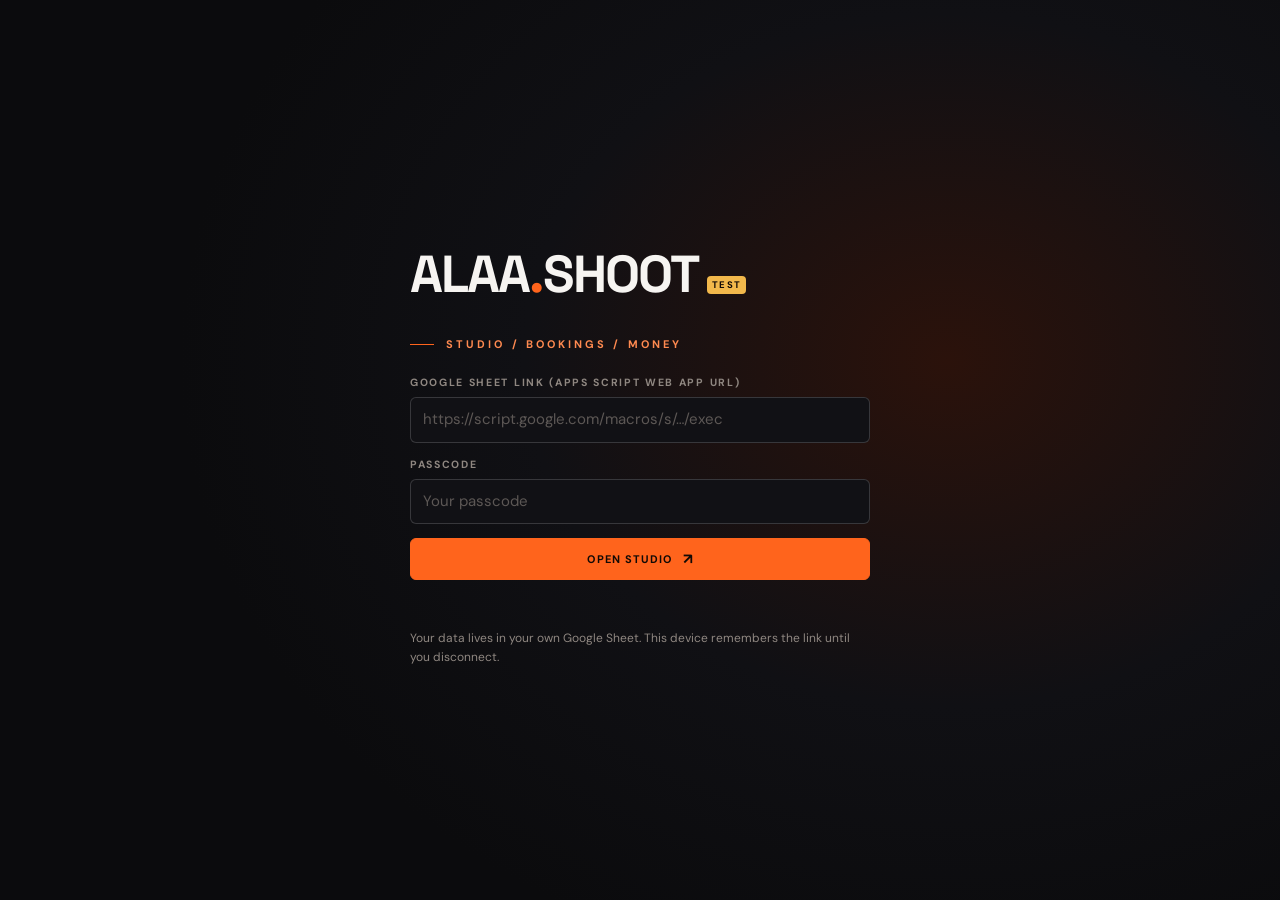
==== alaa/index.html @ 2046b2f8 "Alaa Shoot: a second studio on the same app alaa/ runs the same app under Alaa's own name, Google Sh" ====
<!doctype html>
<!-- Alaa Shoot: the same app as the main studio, with its own Sheet and name (config.js). Keep in step with ../index.html. -->
<html lang="en">
<head>
<meta charset="utf-8">
<meta name="viewport" content="width=device-width,initial-scale=1,viewport-fit=cover">
<meta name="theme-color" content="#0b0b0d">
<meta name="robots" content="noindex,nofollow">
<meta name="apple-mobile-web-app-capable" content="yes">
<meta name="apple-mobile-web-app-status-bar-style" content="black-translucent">
<meta name="apple-mobile-web-app-title" content="Alaa Shoot">
<title>Alaa Shoot</title>
<meta name="mobile-web-app-capable" content="yes">
<link rel="manifest" href="manifest.webmanifest">
<link rel="icon" href="../icon.svg" type="image/svg+xml">
<link rel="icon" href="../icons/icon-192.png" type="image/png" sizes="192x192">
<link rel="apple-touch-icon" href="../icons/icon-180.png">
<link rel="preconnect" href="https://fonts.googleapis.com">
<link rel="preconnect" href="https://fonts.gstatic.com" crossorigin>
<link rel="stylesheet" href="https://fonts.googleapis.com/css2?family=DM+Sans:wght@400;500;600;700&family=Space+Grotesk:wght@500;600;700&family=Cairo:wght@500;700&display=swap">
<link rel="stylesheet" href="../styles.css">
</head>
<body>
<div class="grain" aria-hidden="true"></div>

<!-- Connect screen -->
<section id="connect" class="connect" hidden>
  <div class="connect-card">
    <div class="wordmark big">ALAA<span>.</span>SHOOT</div>
    <p class="eyebrow">Studio / Bookings / Money</p>
    <form id="connectForm" class="stack">
      <label class="field" id="cUrlField"><span>Google Sheet link (Apps Script web app URL)</span>
        <input id="cUrl" type="url" required placeholder="https://script.google.com/macros/s/…/exec" autocomplete="off" spellcheck="false"></label>
      <label class="field"><span>Passcode</span>
        <input id="cKey" type="text" required inputmode="numeric" autocomplete="off" placeholder="Your passcode" maxlength="12"></label>
      <button class="btn primary" type="submit" id="cGo">Open studio <span class="arrow">↗</span></button>
      <p class="msg" id="cMsg" role="status"></p>
    </form>
    <p class="fine">Your data lives in your own Google Sheet. This device remembers the link until you disconnect.</p>
  </div>
</section>

<!-- App -->
<div id="app" class="app" hidden>
  <header class="top">
    <a href="#today" class="wordmark" aria-label="Studio home">ALAA<span>.</span>SHOOT</a>
    <nav class="nav" id="nav" aria-label="Sections">
      <a href="#today" data-v="today">Today</a>
      <a href="#projects" data-v="projects">Projects</a>
      <a href="#clients" data-v="clients">Clients</a>
      <a href="#money" data-v="money">Money</a>
    </nav>
    <div class="top-right">
      <button class="sync" id="syncBtn" type="button" title="Sync now"><i class="dot"></i><span id="syncTxt">Synced</span></button>
      <button type="button" class="icon-btn" aria-label="Search everything" title="Search ( / )" id="searchBtn" data-search></button>
      <button type="button" class="icon-btn" aria-label="More: retainers, settings" id="moreBtn" data-more></button>
      <a href="#settings" data-v="settings" class="icon-btn" aria-label="Settings" id="setLink"></a>
      <button class="btn primary sm add-top" type="button" data-add>+ New booking</button>
    </div>
  </header>

  <main id="view" class="view"></main>

  <nav class="tabbar" aria-label="Sections">
    <a href="#today" data-v="today"><i data-ic="today"></i><span>Today</span></a>
    <a href="#projects" data-v="projects"><i data-ic="folder"></i><span>Projects</span></a>
    <button type="button" class="tab-add" data-add aria-label="New booking"><i data-ic="plus"></i></button>
    <a href="#clients" data-v="clients"><i data-ic="users"></i><span>Clients</span></a>
    <a href="#money" data-v="money"><i data-ic="wallet"></i><span>Money</span></a>
  </nav>
</div>

<!-- Drawer + modal roots -->
<div id="scrim" class="scrim" hidden></div>
<aside id="drawer" class="drawer" hidden aria-modal="true" role="dialog" aria-labelledby="drawerTitle"></aside>
<div id="modal" class="modal" hidden role="dialog" aria-modal="true" aria-labelledby="modalTitle"></div>
<div id="toast" class="toast" role="status" hidden></div>
<div id="invoice" class="invoice" aria-hidden="true"></div>

<script src="config.js"></script>
<script src="../app.js"></script>
</body>
</html>
---- styles.css ----
/* Rony Saad Studio — brand from ronysaad.com: ink black, signal orange, warm off‑white.
   Layout: sticky top bar (desktop nav) + bottom tab bar on phones; views render into #view; project editor is a right drawer. */
:root{
  --bg:#0b0b0d; --bg2:#111115; --panel:#15151a; --panel2:#1b1b21; --line:#ffffff14; --line2:#ffffff29;
  --fg:#f6f4f1; --muted:#c7c0bb; --faint:#8f8781;
  --accent:#ff641c; --accent2:#ff8a50; --accent-soft:#ff641c1f; --on-accent:#120a06;
  --ok:#4cc38a; --ok-soft:#4cc38a1f; --warn:#f2b84b; --warn-soft:#f2b84b1f; --bad:#ff5d5d; --bad-soft:#ff5d5d1f; --info:#8fb3ff; --info-soft:#8fb3ff1f;
  --f-display:'Space Grotesk','DM Sans',system-ui,sans-serif;
  --f-body:'DM Sans',system-ui,-apple-system,'Segoe UI',Arial,sans-serif;
  --r:6px; --r2:12px;
  --gut:max(16px,env(safe-area-inset-left,0px));
  --gutr:max(16px,env(safe-area-inset-right,0px));
  color-scheme:dark;
}
*{box-sizing:border-box}
html{-webkit-text-size-adjust:100%}
body{margin:0;background:var(--bg);color:var(--fg);font:15px/1.55 var(--f-body);min-height:100svh;overflow-x:hidden;font-synthesis:none}
body::before{content:"";position:fixed;inset:0 0 auto;height:env(safe-area-inset-top,0px);background:var(--bg);z-index:60}
a{color:inherit;text-decoration:none}
button,input,select,textarea{font:inherit;color:inherit}
img{max-width:100%}
[hidden]{display:none!important}
:focus-visible{outline:2px solid var(--accent);outline-offset:2px;border-radius:4px}
.num,.kpi b,.date-block b,td.n{font-variant-numeric:tabular-nums}
h1,h2,h3{font-family:var(--f-display);margin:0;text-wrap:balance;letter-spacing:-.02em}
h2{font-size:15px;font-weight:600;text-transform:uppercase;letter-spacing:.12em}
.grain{pointer-events:none;position:fixed;inset:0;z-index:0;opacity:.08;background-image:url("data:image/svg+xml,%3Csvg viewBox='0 0 180 180' xmlns='http://www.w3.org/2000/svg'%3E%3Cfilter id='n'%3E%3CfeTurbulence type='fractalNoise' baseFrequency='.95' numOctaves='3' stitchTiles='stitch'/%3E%3C/filter%3E%3Crect width='100%25' height='100%25' filter='url(%23n)' opacity='.22'/%3E%3C/svg%3E")}

/* ---------- wordmark / eyebrow ---------- */
.wordmark{font-family:var(--f-display);font-weight:700;font-size:21px;letter-spacing:-1px;white-space:nowrap}
.wordmark span{color:var(--accent)}
.wordmark em{font-style:normal;color:var(--accent);font-size:.55em;vertical-align:.7em;margin-left:1px}
.preview .wordmark::after{content:"TEST";font:700 9.5px/1 var(--f-body);letter-spacing:.14em;color:var(--on-accent);background:var(--warn);border-radius:4px;padding:3px 5px;margin-left:8px;vertical-align:4px}
.wordmark.big{font-size:clamp(34px,8vw,52px);letter-spacing:-2px}
.eyebrow{font-weight:700;font-size:11px;letter-spacing:.28em;color:var(--accent2);text-transform:uppercase;margin:0;display:flex;align-items:center;gap:12px}
.eyebrow::before{content:"";width:24px;height:1px;background:var(--accent)}

/* ---------- buttons & fields ---------- */
.btn{display:inline-flex;align-items:center;justify-content:center;gap:10px;min-height:42px;padding:0 18px;border:1px solid var(--line2);border-radius:var(--r);background:transparent;cursor:pointer;text-transform:uppercase;font-weight:700;letter-spacing:.1em;font-size:11px;transition:transform .2s,background .2s,border-color .2s,box-shadow .2s;white-space:nowrap}
.btn:hover{border-color:var(--accent2)}
.btn.primary{background:var(--accent);color:var(--on-accent);border-color:var(--accent)}
.btn.primary:hover{background:#ff7b38;box-shadow:0 8px 28px #ff5b0040}
.btn.sm{min-height:34px;padding:0 12px;font-size:10.5px}
.btn.ghost{border-color:transparent;color:var(--muted)}
.btn.ghost:hover{color:var(--fg);border-color:var(--line2)}
.btn.danger{color:var(--bad);border-color:#ff5d5d55}
.btn.danger.arm{background:var(--bad);color:#160606;border-color:var(--bad)}
.btn:disabled{opacity:.5;cursor:default;transform:none}
.btn.wa{border-color:#25d36655;color:#5fe39a}
.btn.wa:hover{border-color:#25d366}
.arrow{font-size:15px;letter-spacing:0}
.linkbtn{background:none;border:0;padding:0;color:var(--accent2);font-weight:600;cursor:pointer;font-size:13px}
.linkbtn:hover{color:var(--accent)}
.field{display:flex;flex-direction:column;gap:6px;min-width:0}
.field>span{font-size:10.5px;font-weight:700;letter-spacing:.16em;text-transform:uppercase;color:var(--faint)}
input,select,textarea{background:var(--bg2);border:1px solid var(--line2);border-radius:var(--r);padding:10px 12px;min-width:0;width:100%;transition:border-color .2s}
input:focus,select:focus,textarea:focus{border-color:var(--accent);outline:none}
input[type=checkbox]{width:18px;height:18px;accent-color:var(--accent);padding:0}
textarea{resize:vertical;min-height:84px}
input::placeholder,textarea::placeholder{color:#8f878199}
.check{display:flex;align-items:center;gap:10px;font-size:14px;cursor:pointer;padding:8px 0}
.stack{display:flex;flex-direction:column;gap:14px}
.grid2{display:grid;grid-template-columns:repeat(2,minmax(0,1fr));gap:12px}
.grid3{display:grid;grid-template-columns:repeat(3,minmax(0,1fr));gap:12px}
@media (max-width:560px){.grid2,.grid3{grid-template-columns:1fr}}
.msg{font-size:13px;min-height:1em;margin:0}
.msg.err{color:var(--bad)} .msg.ok{color:var(--ok)}
.fine{font-size:12px;color:var(--faint);margin:0}

/* ---------- connect ---------- */
.connect{position:relative;z-index:1;min-height:100svh;display:grid;place-items:center;padding:40px var(--gutr) 40px var(--gut);background:radial-gradient(ellipse 60% 70% at 74% 40%,#2b120b 0%,#101014 55%,#0b0b0d 100%)}
.connect-card{width:min(460px,100%);display:flex;flex-direction:column;gap:22px}

/* ---------- top bar ---------- */
.app{position:relative;z-index:1;min-height:100svh;padding-bottom:calc(84px + env(safe-area-inset-bottom,0px))}
.top{position:sticky;top:env(safe-area-inset-top,0px);z-index:30;display:flex;align-items:center;gap:20px;padding:14px var(--gutr) 14px var(--gut);background:#0b0b0de6;backdrop-filter:blur(14px);-webkit-backdrop-filter:blur(14px);border-bottom:1px solid var(--line)}
.nav{display:flex;gap:2px;flex:1;min-width:0}
.nav a{font-size:11px;font-weight:700;letter-spacing:.16em;text-transform:uppercase;color:var(--faint);padding:8px 12px;border-radius:var(--r);transition:color .2s}
.nav a:hover{color:var(--fg)}
.nav a[aria-current=page]{color:var(--fg);box-shadow:inset 0 -2px 0 var(--accent)}
.top-right{display:flex;align-items:center;gap:10px;margin-left:auto}
.icon-btn{background:transparent;display:inline-grid;place-items:center;width:36px;height:36px;border-radius:var(--r);border:1px solid var(--line2);color:var(--muted)}
.icon-btn:hover,.icon-btn[aria-current=page]{color:var(--fg);border-color:var(--accent)}
.icon-btn svg,.tabbar svg{width:18px;height:18px}
.mob-only{display:none}
@media (max-width:1140px){.mob-only{display:inline-grid}}
.sync{display:inline-flex;align-items:center;gap:8px;background:none;border:0;color:var(--faint);font-size:11px;font-weight:700;letter-spacing:.14em;text-transform:uppercase;cursor:pointer;padding:6px}
.sync .dot{width:7px;height:7px;border-radius:50%;background:var(--ok);box-shadow:0 0 10px var(--ok)}
.sync.busy .dot{background:var(--warn);box-shadow:0 0 10px var(--warn);animation:pulse 1s infinite}
.sync.off .dot{background:var(--bad);box-shadow:0 0 10px var(--bad)}
@keyframes pulse{50%{opacity:.35}}
@media (max-width:1140px){
  .nav,.add-top{display:none}
  .top{gap:10px}
  .wordmark{font-size:19px}
}

/* ---------- tab bar (phone) ---------- */
.tabbar{display:none}
@media (max-width:1140px){
  .tabbar{position:fixed;z-index:30;inset:auto 0 0;display:grid;grid-template-columns:repeat(5,1fr);align-items:center;padding:8px var(--gutr) calc(8px + env(safe-area-inset-bottom,0px)) var(--gut);background:#0b0b0df2;backdrop-filter:blur(14px);-webkit-backdrop-filter:blur(14px);border-top:1px solid var(--line)}
  .tabbar a{display:flex;flex-direction:column;align-items:center;gap:3px;color:var(--faint);font-size:10px;font-weight:700;letter-spacing:.08em;text-transform:uppercase;padding:4px 0}
  .tabbar a[aria-current=page]{color:var(--accent)}
  .tab-add{justify-self:center;width:52px;height:52px;border-radius:50%;border:0;background:var(--accent);color:var(--on-accent);display:grid;place-items:center;box-shadow:0 8px 26px #ff5b0055;cursor:pointer;margin-top:-22px}
  .tab-add svg{width:24px;height:24px}
}

/* ---------- views ---------- */
.view{max-width:1240px;margin:0 auto;padding:26px var(--gutr) 40px var(--gut);display:flex;flex-direction:column;gap:22px;animation:viewIn .35s cubic-bezier(.2,.7,.2,1)}
@keyframes viewIn{from{opacity:0;transform:translateY(8px)}to{opacity:1;transform:none}}
.vhead{display:flex;align-items:flex-end;justify-content:space-between;gap:12px;flex-wrap:wrap}
.vhead h1{font-size:clamp(30px,5vw,46px);font-weight:700;text-transform:uppercase;letter-spacing:-.05em;line-height:.95}
.vhead h1 .o{color:transparent;-webkit-text-stroke:1.2px var(--fg)}
.vhead h1 .a{color:var(--accent)}
.vhead p{margin:6px 0 0;color:var(--muted);font-size:14px}
.panel{background:var(--panel);border:1px solid var(--line);border-radius:var(--r2);padding:18px;min-width:0}
.ph{display:flex;align-items:center;justify-content:space-between;gap:10px;flex-wrap:wrap;margin-bottom:14px}
.ph small{color:var(--faint);font-size:12px}
.cols{display:grid;grid-template-columns:1.45fr 1fr;gap:18px;align-items:start}
@media (max-width:960px){.cols{grid-template-columns:1fr}}
.empty{border:1px dashed var(--line2);border-radius:var(--r2);padding:26px;text-align:center;color:var(--faint);font-size:14px}
.empty b{display:block;color:var(--fg);margin-bottom:4px}

/* ---------- hero / next shoot ---------- */
.hero{position:relative;overflow:hidden;border:1px solid var(--line);border-radius:var(--r2);padding:24px;background:radial-gradient(ellipse 70% 90% at 85% 30%,#2b120b 0%,#141217 55%,var(--panel) 100%);display:grid;grid-template-columns:1fr auto;gap:20px;align-items:end}
.hero::after{content:"";position:absolute;width:340px;aspect-ratio:1;right:-90px;top:-120px;border-radius:50%;border:1px solid #ff762b45;box-shadow:inset 0 0 60px #ff620013;pointer-events:none}
.hero>*{position:relative;z-index:1;min-width:0}
.hero .label{font-size:11px;font-weight:700;letter-spacing:.24em;color:var(--accent2);text-transform:uppercase}
.hero h3{font-size:clamp(24px,4vw,36px);font-weight:700;margin:8px 0 6px;line-height:1.05;overflow-wrap:anywhere}
.hero .meta{color:var(--muted);font-size:14px;display:flex;flex-wrap:wrap;gap:4px 14px}
.hero .acts{display:flex;gap:8px;flex-wrap:wrap;margin-top:16px}
.cd{display:flex;gap:8px}
.cd span{min-width:70px;text-align:center;border:1px solid var(--line2);border-radius:var(--r);padding:10px 8px;background:#0b0b0d80}
.cd b{display:block;font-family:var(--f-display);font-size:30px;line-height:1;font-weight:700;color:var(--accent)}
.cd small{font-size:10px;letter-spacing:.16em;text-transform:uppercase;color:var(--faint)}
@media (max-width:640px){.hero{grid-template-columns:1fr}.cd span{min-width:0;flex:1}}
.hero.sm{grid-template-columns:1fr;padding:18px;margin-bottom:6px}
.hero.sm h3{font-size:clamp(20px,3vw,26px)}
.hero.sm .cd span{min-width:0;flex:1;padding:8px 6px}
.hero.sm .cd b{font-size:24px}

/* ---------- tabs (money sub-pages, project drawer) ---------- */
.tabs{display:flex;gap:2px;overflow-x:auto;scrollbar-width:none;border-bottom:1px solid var(--line);flex:none}
.tabs::-webkit-scrollbar{display:none}
.tabs>*{flex:none;background:none;border:0;border-bottom:2px solid transparent;margin-bottom:-1px;padding:10px 12px;font-size:11px;font-weight:700;letter-spacing:.12em;text-transform:uppercase;color:var(--faint);cursor:pointer;white-space:nowrap;transition:color .2s}
.tabs>*:hover{color:var(--fg)}
.tabs>[aria-current=page],.tabs>[aria-selected=true]{color:var(--fg);border-bottom-color:var(--accent)}
@media (max-width:560px){.tabs>*{padding:10px 7px;letter-spacing:.04em}}
.view>section[id]{scroll-margin-top:84px}
.cols .panel[id]{scroll-margin-top:84px}

/* ---------- KPIs ---------- */
.kpis{display:grid;grid-template-columns:repeat(4,minmax(0,1fr));gap:12px}
@media (max-width:860px){.kpis{grid-template-columns:repeat(2,minmax(0,1fr))}}
.kpi{background:var(--panel);border:1px solid var(--line);border-radius:var(--r2);padding:14px 16px;display:flex;flex-direction:column;gap:4px;min-width:0;text-align:left}
button.kpi{cursor:pointer;transition:border-color .2s}
button.kpi:hover{border-color:var(--accent)}
.kpi small{font-size:10.5px;font-weight:700;letter-spacing:.16em;text-transform:uppercase;color:var(--faint)}
.kpi b{font-family:var(--f-display);font-size:clamp(22px,3vw,30px);font-weight:700;line-height:1.1;letter-spacing:-.03em;overflow-wrap:anywhere}
.kpi b.acc{color:var(--accent)}
.kpi b.bad{color:var(--bad)}
.kpi em{font-style:normal;font-size:12px;color:var(--muted)}

/* ---------- alerts ---------- */
.alerts{display:flex;flex-direction:column;gap:8px}
.alert{display:grid;grid-template-columns:auto minmax(0,1fr) auto;gap:12px;align-items:center;padding:11px 12px;border-radius:var(--r);background:var(--bg2);border:1px solid var(--line)}
.alert .sev{width:8px;height:34px;border-radius:4px;background:var(--warn)}
.alert.bad .sev{background:var(--bad)} .alert.info .sev{background:var(--info)} .alert.acc .sev{background:var(--accent)}
.alert b{display:block;font-weight:600;font-size:14px;overflow-wrap:anywhere}
.alert small{display:block;color:var(--faint);font-size:12.5px;overflow-wrap:anywhere}
.alert .acts{display:flex;gap:6px;flex-wrap:wrap;justify-content:flex-end}
.alert-group{display:flex;align-items:center;gap:8px;font-size:10.5px;font-weight:700;letter-spacing:.16em;text-transform:uppercase;color:var(--faint);margin:8px 0 2px}
.alert-group .n{background:var(--panel2);color:var(--fg);border-radius:10px;padding:0 7px;letter-spacing:0}
.allclear{color:var(--ok);font-weight:600;font-size:14px;padding:6px 0}
.alert[role=button]{cursor:pointer;transition:border-color .2s}
.alert[role=button]:hover{border-color:#ff641c80}
@media (max-width:560px){.alert{grid-template-columns:auto minmax(0,1fr)}.alert .acts{grid-column:2;justify-content:flex-start}}

/* ---------- project rows ---------- */
.filters{display:flex;gap:10px;flex-wrap:wrap;align-items:center}
.filters input[type=search]{flex:1 1 240px;width:auto}
.chips{display:flex;gap:6px;flex-wrap:wrap}
.chip{border:1px solid var(--line2);background:transparent;border-radius:999px;padding:6px 13px;font-size:12px;font-weight:600;color:var(--muted);cursor:pointer;white-space:nowrap}
.chip:hover{color:var(--fg)}
.chip[aria-pressed=true]{background:var(--fg);color:var(--bg);border-color:var(--fg)}
.chip .n{opacity:.6;margin-left:4px}
.rows{display:flex;flex-direction:column;gap:8px}
.row{display:grid;grid-template-columns:64px minmax(0,1fr) auto 190px;gap:16px;align-items:center;padding:12px 14px;border:1px solid var(--line);border-radius:var(--r2);background:var(--panel);cursor:pointer;transition:border-color .2s,transform .2s;text-align:left;width:100%}
.row:hover{border-color:#ff641c80}
.row.cancelled{opacity:.5}
.date-block{text-align:center;border-right:1px solid var(--line);padding-right:12px}
.date-block b{display:block;font-family:var(--f-display);font-size:24px;line-height:1;font-weight:700}
.date-block span{font-size:10px;letter-spacing:.14em;text-transform:uppercase;color:var(--faint)}
.date-block.none b{font-size:16px;color:var(--faint)}
.row .main{min-width:0}
.row .main strong{display:block;font-weight:600;font-size:15px;overflow:hidden;text-overflow:ellipsis;white-space:nowrap}
.row .main small{display:block;color:var(--faint);font-size:12.5px;overflow:hidden;text-overflow:ellipsis;white-space:nowrap}
.row .money{text-align:right}
.row .money b{display:block;font-family:var(--f-display);font-weight:600;font-size:16px}
@media (max-width:1140px){
  .row{grid-template-columns:56px minmax(0,1fr) auto;gap:12px}
  .row .steps{grid-column:2/-1;grid-row:2;justify-self:start}
}
.code{font-size:11px;letter-spacing:.08em;color:var(--faint);font-weight:600}
.tag{display:inline-flex;align-items:center;gap:5px;border-radius:999px;padding:2px 9px;font-size:11px;font-weight:700;letter-spacing:.04em;white-space:nowrap}
.tag::before{content:"";width:6px;height:6px;border-radius:50%;background:currentColor}
.t-ok{background:var(--ok-soft);color:var(--ok)} .t-warn{background:var(--warn-soft);color:var(--warn)}
.t-bad{background:var(--bad-soft);color:var(--bad)} .t-info{background:var(--info-soft);color:var(--info)}
.t-acc{background:var(--accent-soft);color:var(--accent2)} .t-mute{background:#ffffff0d;color:var(--faint)}

/* quick status stepper */
.steps{display:inline-flex;border:1px solid var(--line2);border-radius:999px;overflow:hidden;flex:none}
.steps button{background:transparent;border:0;padding:5px 10px;font-size:11px;font-weight:700;color:var(--faint);cursor:pointer;letter-spacing:.04em;transition:background .2s,color .2s}
.steps button+button{border-left:1px solid var(--line2)}
.steps button.done{color:var(--fg);background:#ffffff0f}
.steps button.cur{background:var(--accent);color:var(--on-accent)}
.steps button:hover:not(.cur){color:var(--fg)}
@media (max-width:420px){.steps button{padding:5px 8px;font-size:10.5px}}

/* ---------- pipeline board ---------- */
.board{position:relative;display:grid;grid-auto-flow:column;grid-auto-columns:minmax(220px,1fr);gap:12px;overflow-x:auto;align-items:start;padding-bottom:8px;overscroll-behavior-x:contain}
@media (max-width:1140px){.board{grid-auto-columns:min(82vw,300px);scroll-snap-type:x mandatory}}
@media (min-width:1141px){.kjump{display:none}}
.kcol{background:var(--bg2);border:1px solid var(--line);border-radius:var(--r2);padding:10px;display:flex;flex-direction:column;gap:8px;min-width:0;scroll-snap-align:start;transition:border-color .2s,background .2s}
.kcol.over{border-color:var(--accent);background:var(--panel2)}
.kh{display:flex;align-items:center;gap:8px;padding:2px 2px 4px}
.kh b{font-family:var(--f-display);font-size:15px}
.kh small{margin-left:auto;color:var(--faint);font-size:12px;font-variant-numeric:tabular-nums}
.klist{display:flex;flex-direction:column;gap:8px;min-height:44px}
.kcard{background:var(--panel);border:1px solid var(--line);border-radius:var(--r);padding:10px 12px;display:flex;flex-direction:column;gap:4px;cursor:pointer;transition:border-color .2s;min-width:0}
.kcard:hover{border-color:#ff641c80}
.kcard.drag{opacity:.4}
.kcard>b{font-weight:600;font-size:14px;overflow-wrap:anywhere}
.kcard>small{color:var(--faint);font-size:12.5px;overflow-wrap:anywhere}
.kdate{font-size:12.5px;color:var(--muted)}
.kdate.late{color:var(--bad);font-weight:700}
.ktags{display:flex;gap:4px;flex-wrap:wrap;align-items:center;margin-top:2px}
.ktags b{margin-left:auto;font-weight:600;font-size:13px;font-variant-numeric:tabular-nums;white-space:nowrap}
@media (max-width:1140px){.kbar{flex-wrap:nowrap;overflow-x:auto;scrollbar-width:none}.kbar::-webkit-scrollbar{display:none}.kbar .kjump{flex-wrap:nowrap}}
.knext{align-self:flex-start;margin-top:4px}
.kempty{font-size:12px;color:var(--faint);text-align:center;padding:12px 0;margin:0;border:1px dashed var(--line2);border-radius:var(--r)}

/* ---------- lists ---------- */
.mini{display:flex;flex-direction:column}
.mini-it{display:grid;grid-template-columns:minmax(0,1fr) auto;gap:4px 12px;align-items:center;padding:10px 0;border-top:1px solid var(--line);cursor:pointer}
.mini-it:first-child{border-top:0}
.mini-it b{font-weight:600;font-size:14px;overflow-wrap:anywhere}
.mini-it small{display:block;color:var(--faint);font-size:12.5px}
.mini-it .r{text-align:right;font-size:13px}
.mini-it .late{color:var(--bad);font-weight:700}

/* ---------- calendar ---------- */
.calnav{display:flex;align-items:center;gap:8px}
.calnav .ttl{font-family:var(--f-display);font-weight:700;text-transform:uppercase;letter-spacing:.06em;min-width:150px;text-align:center}
.cal{display:grid;grid-template-columns:repeat(7,minmax(0,1fr));gap:4px}
.cal-h{font-size:10px;font-weight:700;letter-spacing:.16em;color:var(--faint);text-align:center;padding:4px 0;text-transform:uppercase}
.cal-c{min-height:96px;border:1px solid var(--line);border-radius:var(--r);background:var(--panel);padding:6px;display:flex;flex-direction:column;gap:3px;cursor:pointer;min-width:0;text-align:left}
.cal-c:hover{border-color:#ff641c80}
.cal-c.out{opacity:.28}
.cal-c.today{box-shadow:inset 0 0 0 1.5px var(--accent)}
.cal-c.sel{background:var(--panel2);border-color:var(--fg)}
.cal-c .d{font-weight:700;font-size:13px;font-variant-numeric:tabular-nums}
.ev{font-size:11px;line-height:1.3;border-radius:4px;padding:2px 5px;white-space:nowrap;overflow:hidden;text-overflow:ellipsis;background:var(--accent);color:var(--on-accent);font-weight:600}
.ev.due{background:transparent;color:var(--info);border:1px solid #8fb3ff55}
.ev.free{background:#ffffff14;color:var(--fg)}
.dots{display:none;gap:3px}
.dots i{width:6px;height:6px;border-radius:50%;background:var(--accent)}
.dots i.due{background:var(--info)}
@media (max-width:640px){.cal-c{min-height:54px;padding:5px}.ev{display:none}.dots{display:flex;flex-wrap:wrap}}
.legend{display:flex;gap:14px;flex-wrap:wrap;font-size:12px;color:var(--faint);margin-top:10px}
.cal-day{margin-top:18px;padding-top:16px;border-top:1px solid var(--line)}
.legend i{display:inline-block;width:10px;height:10px;border-radius:3px;margin-right:6px;vertical-align:-1px}

/* ---------- money ---------- */
.seg{display:inline-flex;border:1px solid var(--line2);border-radius:var(--r);overflow:hidden}
.seg button{background:transparent;border:0;padding:7px 12px;font-size:11px;font-weight:700;letter-spacing:.08em;text-transform:uppercase;color:var(--faint);cursor:pointer}
.seg button+button{border-left:1px solid var(--line2)}
.seg button[aria-pressed=true]{background:var(--fg);color:var(--bg)}
.chart{width:100%;height:auto;display:block}
.chart text{fill:var(--faint);font:11px var(--f-body)}
.chart .grid line{stroke:var(--line)}
.chart .tip{fill:var(--fg);font-weight:700}
.chart .grid line.zero{stroke:var(--line2)}
.chart .hit{fill:transparent;cursor:crosshair}
.chart .hit:hover{fill:#ffffff0a}
.chart-key{margin:0 0 6px}
.chart-h{font-size:12px;color:var(--accent2);letter-spacing:.2em;margin:10px 0 -8px}
.cols2{display:grid;grid-template-columns:repeat(2,minmax(0,1fr));gap:18px;align-items:start}
@media (max-width:960px){.cols2{grid-template-columns:1fr}}
.sbar{display:flex;gap:2px;height:14px;margin:6px 0 14px}
.sbar i{min-width:3px}
.sbar i:first-child{border-radius:4px 0 0 4px}.sbar i:last-child{border-radius:0 4px 4px 0}.sbar i:only-child{border-radius:4px}
.skey{display:flex;flex-direction:column;gap:8px}
.skey div{display:grid;grid-template-columns:10px minmax(0,1fr) auto 44px;gap:10px;align-items:center;font-size:13.5px}
.skey i{width:10px;height:10px;border-radius:3px}
.skey b{font-variant-numeric:tabular-nums;font-weight:600}
.skey small{color:var(--faint);text-align:right;font-variant-numeric:tabular-nums}
.legend i.ln{height:2px;border-radius:1px;background:var(--fg);vertical-align:3px}
.vacts{display:flex;gap:10px;align-items:center;flex-wrap:wrap}
.bar-row[role=button]{cursor:pointer}
.bar-row[role=button]:hover span{color:var(--accent2)}
.rep{max-height:360px;overflow:auto;border:0}
.rep table{min-width:0;width:100%}
.rep td,.rep th{padding:8px 10px;white-space:nowrap}
@media (max-width:560px){.rep td,.rep th{padding:7px 6px;font-size:12.5px}}
.rep tr.tot td{font-weight:700;border-top:1px solid var(--line2)}
.rep td.neg{color:var(--bad)}
.linked{display:flex;flex-wrap:wrap;gap:6px;align-items:center}
.bars{display:flex;flex-direction:column;gap:12px}
.bar-row{display:grid;grid-template-columns:minmax(0,1fr) auto;gap:4px 12px}
.bar-row span{font-size:13.5px;font-weight:600;overflow:hidden;text-overflow:ellipsis;white-space:nowrap}
.bar-row b{font-variant-numeric:tabular-nums;font-size:13.5px}
.bar-row .track{grid-column:1/-1;height:8px;border-radius:4px;background:#ffffff0d;overflow:hidden}
.bar-row .track i{display:block;height:100%;background:var(--accent);border-radius:4px;transform-origin:left;animation:grow .8s cubic-bezier(.2,.7,.2,1) both}
.bar-row small{grid-column:1/-1;color:var(--faint);font-size:12px}
@keyframes grow{from{transform:scaleX(0)}}

/* ---------- tables ---------- */
.tbl{overflow-x:auto;border:1px solid var(--line);border-radius:var(--r2)}
table{border-collapse:collapse;width:100%;min-width:640px;font-size:14px}
th{text-align:left;font-size:10.5px;font-weight:700;letter-spacing:.14em;text-transform:uppercase;color:var(--faint);padding:10px 12px;border-bottom:1px solid var(--line);background:var(--panel)}
td{padding:11px 12px;border-bottom:1px solid var(--line)}
tr:last-child td{border-bottom:0}
tbody tr{cursor:pointer}
tbody tr:hover td{background:#ffffff06}
td.n,th.n{text-align:right}

/* ---------- drawer ---------- */
.scrim{position:fixed;inset:0;z-index:50;background:#000000a6;backdrop-filter:blur(3px);animation:fade .2s}
@keyframes fade{from{opacity:0}}
.drawer{position:fixed;z-index:55;top:0;right:0;bottom:0;width:min(640px,100vw);background:var(--bg2);border-left:1px solid var(--line2);display:flex;flex-direction:column;animation:slideIn .28s cubic-bezier(.2,.7,.2,1)}
@keyframes slideIn{from{transform:translateX(40px);opacity:0}}
.dr-head{padding:calc(16px + env(safe-area-inset-top,0px)) var(--gutr) 14px 22px;border-bottom:1px solid var(--line);display:flex;gap:12px;align-items:flex-start}
.dr-head .t{flex:1;min-width:0}
.dr-head h2{font-size:22px;text-transform:none;letter-spacing:-.02em;overflow-wrap:anywhere}
.dr-head .sub{display:flex;gap:8px;align-items:center;flex-wrap:wrap;margin-top:6px}
.dr-tabs{padding:0 var(--gutr) 0 16px;background:var(--bg2)}
@media (max-width:560px){.dr-tabs{padding:0 4px}.dr-tabs>*{flex:1 0 auto}.dr-tabs .lg{display:none}}
.h3-acts{display:flex;gap:14px}
.span2{grid-column:1/-1}
.seg.kind{display:flex}.seg.kind button{flex:1;padding:10px 8px}
.pkg{display:flex;flex-direction:column;gap:10px;padding:12px;border:1px solid var(--line);border-radius:var(--r);background:var(--bg2)}
.pkg-del{align-self:flex-start;color:var(--faint)}
.pkg-del:hover{color:var(--bad)}
.tpl-chk span{color:var(--muted);font-size:13.5px}
.more-f summary{cursor:pointer;font-size:13px;font-weight:600;color:var(--muted);padding:2px 0}
.more-f summary:hover{color:var(--fg)}
.more-f[open]{display:flex;flex-direction:column;gap:12px}
.dr-body{flex:1;overflow-y:auto;padding:18px var(--gutr) 24px 22px;display:flex;flex-direction:column;gap:22px;overscroll-behavior:contain}
.dr-sec{display:flex;flex-direction:column;gap:12px}
.dr-sec>h3{font-size:11px;font-weight:700;letter-spacing:.2em;text-transform:uppercase;color:var(--accent2);display:flex;justify-content:space-between;align-items:center}
.dr-foot{padding:12px var(--gutr) calc(12px + env(safe-area-inset-bottom,0px)) 22px;border-top:1px solid var(--line);display:flex;gap:8px;flex-wrap:wrap;align-items:center;background:var(--bg2)}
.dr-foot .sp{flex:1}
.x{width:38px;height:38px;border-radius:var(--r);border:1px solid var(--line2);background:transparent;cursor:pointer;display:grid;place-items:center;flex:none;font-size:18px;color:var(--muted)}
.x:hover{color:var(--fg);border-color:var(--fg)}
.money-sum{display:grid;grid-template-columns:repeat(3,minmax(0,1fr));gap:8px}
.money-sum div{background:var(--panel);border:1px solid var(--line);border-radius:var(--r);padding:10px 12px}
.money-sum small{display:block;font-size:10px;letter-spacing:.14em;text-transform:uppercase;color:var(--faint);font-weight:700}
.money-sum b{font-family:var(--f-display);font-size:clamp(14px,4vw,18px);font-variant-numeric:tabular-nums;white-space:nowrap}
.plan{display:flex;flex-direction:column;gap:6px}
.plan:empty{display:none}
.plan-it{display:flex;align-items:center;justify-content:space-between;gap:10px;padding:10px 12px;border:1px solid var(--line);border-radius:var(--r);background:var(--panel)}
.plan-it b{display:block;font-weight:600;font-size:14px}
.plan-it small{display:block;color:var(--faint);font-size:12.5px}
.plan-it.late{border-color:#ff5d5d66}.plan-it.late small{color:var(--bad);font-weight:600}
.plan-it.done{opacity:.6}
.warn-t{color:var(--bad)}
.payrow{display:flex;gap:8px}
.payrow input{flex:1}
@media (max-width:560px){.payrow{flex-wrap:wrap}.payrow input{flex:1 1 100%}}
.items{display:flex;flex-direction:column;gap:8px}
.item{display:grid;grid-template-columns:minmax(0,1fr) 120px 150px 36px;gap:8px;align-items:center}
.item .del{width:36px;height:40px;border:1px solid var(--line2);border-radius:var(--r);background:transparent;color:var(--faint);cursor:pointer}
.item .del:hover{color:var(--bad);border-color:var(--bad)}
@media (max-width:560px){.item{grid-template-columns:minmax(0,1fr) 36px;}.item select,.item input[type=date]{grid-column:span 1}.item .del{grid-row:1;grid-column:2}}
.wa-menu{display:flex;gap:6px;flex-wrap:wrap}

/* ---------- to deliver ---------- */
.dl-group{display:flex;flex-direction:column;gap:12px}
.dl-groups{display:flex;flex-direction:column;gap:18px;margin-top:14px}
.dl-groups .dl-group+.dl-group{border-top:1px solid var(--line);padding-top:18px}
.dl-head{display:grid;grid-template-columns:minmax(0,1fr) 180px;gap:14px;align-items:center;cursor:pointer}
.dl-head b{display:block;font-weight:600;font-size:16px;overflow-wrap:anywhere}
.dl-head small{display:block;color:var(--faint);font-size:12.5px}
.dl-head:hover b{color:var(--accent2)}
.dl-prog{display:flex;flex-direction:column;gap:6px;align-items:flex-end;font-size:12px;color:var(--muted)}
.dl-prog .track{width:100%;height:6px;border-radius:3px;background:#ffffff0d;overflow:hidden}
.dl-prog .track i{display:block;height:100%;background:var(--ok);border-radius:3px}
.dl-list{display:flex;flex-direction:column;gap:8px}
.dl-it{display:grid;grid-template-columns:auto minmax(0,1fr) auto 150px;gap:12px;align-items:center;padding:10px 12px;border:1px solid var(--line);border-radius:var(--r);background:var(--bg2)}
.dl-it.late{border-color:#ff5d5d66}
.dl-it.done{opacity:.55}
.dl-check{width:28px;height:28px;border-radius:50%;border:2px solid var(--line2);background:transparent;cursor:pointer;display:grid;place-items:center;color:var(--bg);font-weight:800;font-size:14px}
.dl-check:hover{border-color:var(--ok);background:var(--ok-soft)}
.dl-it.done .dl-check{background:var(--ok);border-color:var(--ok)}
.dl-it .main{min-width:0}
.dl-it .main b{display:block;font-weight:600;font-size:14.5px;overflow-wrap:anywhere}
.dl-it .main small{display:block;color:var(--faint);font-size:12.5px;overflow-wrap:anywhere}
.dl-it .due{text-align:right;font-size:13px}
.dl-it .due small{display:block;color:var(--faint);font-size:11.5px}
.dl-date{width:100%;min-height:34px;padding:4px 8px;font-size:12.5px}
.dl-it.late .due,.dl-it.late .due small{color:var(--bad);font-weight:700}
.dl-done{display:flex;gap:8px;align-items:center;flex-wrap:wrap;color:var(--ok);font-weight:600;font-size:14px}
.dl-add{display:grid;grid-template-columns:140px minmax(0,1fr) 64px auto;gap:8px;opacity:.85}
.dl-add:focus-within{opacity:1}
@media (max-width:640px){
  .dl-head{grid-template-columns:1fr}.dl-prog{align-items:stretch}
  .dl-it{grid-template-columns:auto minmax(0,1fr)}.dl-it .steps{grid-column:1/-1;grid-row:2;justify-self:start}
  .dl-it .due{grid-column:1/-1;grid-row:3;display:flex;align-items:center;gap:10px;text-align:left}.dl-it .due .dl-date{width:auto;flex:none}
  .dl-add{grid-template-columns:minmax(0,1fr) 64px auto}.dl-add select{grid-column:1/-1}
}
.item.di{grid-template-columns:130px 150px minmax(0,1fr) 64px 36px;padding:10px;border:1px solid var(--line);border-radius:var(--r);background:var(--panel)}
.item.di.done{opacity:.6}
.item.di .d-type{grid-area:1/1}.item.di .d-title{grid-area:1/2/2/4}.item.di .d-qty{grid-area:1/4}.item.di .del{grid-area:1/5}
.item.di .d-status{grid-area:2/1}.item.di .d-due{grid-area:2/2}.item.di .d-notes{grid-area:2/3/3/6}
@media (max-width:560px){.item.di{grid-template-columns:repeat(4,minmax(0,1fr))}
  .item.di .d-type{grid-area:1/1/2/3}.item.di .d-qty{grid-area:1/3}.item.di .del{grid-area:1/4;justify-self:end}.item.di .d-title{grid-area:2/1/3/5}
  .item.di .d-status{grid-area:3/1/4/3}.item.di .d-due{grid-area:3/3/4/5}.item.di .d-notes{grid-area:4/1/5/5}}
.crew-row{grid-template-columns:minmax(0,1fr) 130px 100px auto 36px}
.paid-chk{padding:0;font-size:13px;white-space:nowrap}
@media (max-width:560px){.crew-row{grid-template-columns:minmax(0,1fr) minmax(0,1fr) auto}.crew-row input[data-ck=name]{grid-column:1/3}.crew-row .del{grid-row:1;grid-column:3;justify-self:end}}
.row.ret{grid-template-columns:minmax(0,1fr) auto 150px}
.row.cl{grid-template-columns:minmax(0,1fr) auto 170px}
.row.cl .money .tag{margin-top:2px}
@media (max-width:560px){.row.cl{grid-template-columns:minmax(0,1fr) auto}.row.cl .acts{grid-column:1/-1;grid-row:2}}
.row.ret .acts{display:flex;gap:6px;flex-wrap:wrap;justify-content:flex-end}
@media (max-width:1140px){.row.ret{grid-template-columns:minmax(0,1fr) auto}.row.ret .acts{grid-column:1/-1;grid-row:2;justify-content:flex-start}}
.more{display:flex;flex-direction:column;gap:8px}
.more-it{display:flex;align-items:center;gap:14px;padding:14px;border:1px solid var(--line);border-radius:var(--r2);background:var(--panel)}
.more-it:hover{border-color:var(--accent)}
.more-it svg{width:22px;height:22px;color:var(--accent);flex:none}
.more-it b{display:block;font-weight:600}
.more-it small{display:block;color:var(--faint);font-size:12.5px}

/* ---------- modal ---------- */
.modal{position:fixed;z-index:56;inset:0;display:grid;place-items:center;padding:20px var(--gutr) 20px var(--gut);pointer-events:none}
.modal-card{pointer-events:auto;width:min(560px,100%);max-height:calc(100svh - 40px);overflow:auto;background:var(--bg2);border:1px solid var(--line2);border-radius:var(--r2);padding:22px;display:flex;flex-direction:column;gap:16px;animation:pop .25s cubic-bezier(.2,.7,.2,1);box-shadow:0 30px 80px #000a}
@keyframes pop{from{transform:translateY(12px) scale(.98);opacity:0}}
.modal-card h2{font-size:22px;text-transform:uppercase;letter-spacing:-.03em}
.modal-acts{display:flex;gap:8px;justify-content:flex-end;flex-wrap:wrap}

/* ---------- search ---------- */
.sr{position:absolute;width:1px;height:1px;overflow:hidden;clip:rect(0 0 0 0);white-space:nowrap}
.modal-card.search-card{align-self:start;margin-top:min(10vh,80px);width:min(620px,100%);padding:14px;gap:10px;max-height:calc(100svh - min(10vh,80px) - 40px)}
.s-bar{display:flex;align-items:center;gap:10px}
.s-bar svg{width:20px;height:20px;color:var(--accent);flex:none}
.s-bar input{flex:1;font-size:16px;border:0;background:transparent;padding:8px 0}
.s-bar input:focus{border:0}
.s-res{display:flex;flex-direction:column;gap:2px;overflow-y:auto;border-top:1px solid var(--line);padding-top:6px;min-height:0}
.s-g{display:flex;align-items:center;gap:8px;font-size:10.5px;font-weight:700;letter-spacing:.16em;text-transform:uppercase;color:var(--faint);margin:10px 4px 4px}
.s-g .n{background:var(--panel2);color:var(--fg);border-radius:10px;padding:0 7px;letter-spacing:0}
.s-it{display:flex;align-items:center;justify-content:space-between;gap:12px;width:100%;text-align:left;background:transparent;border:1px solid transparent;border-radius:var(--r);padding:8px 10px;cursor:pointer;min-width:0}
.s-it>span:first-child{min-width:0}
.s-it b{display:block;font-weight:600;font-size:14px;overflow:hidden;text-overflow:ellipsis;white-space:nowrap}
.s-it small{display:block;color:var(--faint);font-size:12.5px;overflow:hidden;text-overflow:ellipsis;white-space:nowrap}
.s-it .r{flex:none;font-size:13px;font-variant-numeric:tabular-nums}
.s-it:hover,.s-it.on{background:var(--panel);border-color:var(--line2)}
.s-it.on{border-color:#ff641c80}
.s-more{margin:2px 10px 4px;font-size:12.5px;color:var(--faint);align-self:flex-start}
.linkbtn.s-more{color:var(--accent2)}
@media (max-width:420px){#syncTxt{display:none}.top-right{gap:8px}}

/* ---------- toast ---------- */
.toast{position:fixed;z-index:70;left:50%;bottom:calc(96px + env(safe-area-inset-bottom,0px));transform:translateX(-50%);background:var(--fg);color:var(--bg);font-weight:600;font-size:13.5px;border-radius:var(--r);padding:10px 16px;box-shadow:0 14px 40px #000a;animation:pop .25s;max-width:calc(100vw - 32px)}
.toast.err{background:var(--bad);color:#160606}
@media (min-width:1141px){.toast{bottom:28px}}

/* ---------- settings ---------- */
.set-grid{display:grid;grid-template-columns:repeat(auto-fit,minmax(min(340px,100%),1fr));gap:18px;align-items:start}
.kv{display:grid;grid-template-columns:auto minmax(0,1fr);gap:6px 14px;font-size:13.5px}
.kv dt{color:var(--faint)} .kv dd{margin:0;overflow-wrap:anywhere}

/* ---------- saved documents & client profile ---------- */
.doc-kind{display:inline-block;font-size:10px;font-weight:700;letter-spacing:.12em;text-transform:uppercase;padding:2px 7px;border-radius:999px;margin-right:4px;vertical-align:1px;background:var(--accent-soft);color:var(--accent2)}
.doc-kind.k-quote{background:var(--info-soft);color:var(--info)}
.doc-it .r{display:flex;gap:6px;justify-content:flex-end;flex-wrap:wrap}
.doc-it .btn.arm{color:var(--bad);border-color:var(--bad)}
.cl-stats{display:grid;grid-template-columns:repeat(3,minmax(0,1fr));gap:8px}
.cl-stats div{border:1px solid var(--line);border-radius:var(--r2);padding:10px 12px;background:var(--panel);min-width:0}
.cl-stats small{display:block;font-size:10px;font-weight:700;letter-spacing:.14em;text-transform:uppercase;color:var(--faint)}
.cl-stats b{font-family:var(--f-display);font-size:clamp(14px,4vw,18px);letter-spacing:-.02em;white-space:nowrap}
.cl-stats b.bad{color:var(--bad)}
#ctb tr{cursor:pointer}
@media (max-width:560px){.doc-it{grid-template-columns:1fr}.doc-it .r{justify-content:flex-start}}

/* ---------- invoice & quotation (print only, ronysaad.com look) ---------- */
.invoice{display:none}
.invoice.capture{display:flex;position:fixed;left:-10000px;top:0}
.invoice{
  --d-bg:#0b0b0d; --d-fg:#f6f4f1; --d-mute:rgba(246,244,241,.74); --d-line:rgba(246,244,241,.16); --d-o:#ff641c; --d-o2:#ff8a50;
  position:relative;overflow:hidden;box-sizing:border-box;width:210mm;min-height:296mm;padding:13mm 15mm 10mm;
  background:var(--d-bg);color:var(--d-fg);font:13px/1.55 'DM Sans','Cairo',Arial,sans-serif;
  -webkit-print-color-adjust:exact;print-color-adjust:exact;display:none;flex-direction:column
}
.invoice>*{position:relative}
.invoice .doc-glow{position:absolute;right:-60mm;top:-60mm;width:170mm;height:170mm;border-radius:50%;
  background:radial-gradient(circle,rgba(255,100,28,.26) 0%,rgba(255,100,28,.08) 40%,rgba(255,100,28,0) 70%)}
.invoice .doc-rings,.invoice .doc-rings::before{position:absolute;border-radius:50%;border:1px solid rgba(255,100,28,.30)}
.invoice .doc-rings{right:-34mm;top:-34mm;width:118mm;height:118mm}
.invoice .doc-rings::before{content:"";inset:-14mm;border-color:rgba(246,244,241,.07)}
.invoice .doc-rings::after{content:"";position:absolute;left:6%;top:64%;width:5px;height:5px;border-radius:50%;background:var(--d-o);box-shadow:0 0 10px var(--d-o)}
.doc-top{display:flex;justify-content:space-between;align-items:center}
.doc-logo{font-family:'Space Grotesk',sans-serif;font-weight:700;font-size:26px;letter-spacing:-1.2px;position:relative;padding-left:2px}
.doc-logo::before{content:"";position:absolute;left:-3px;top:-2px;width:5px;height:5px;border-radius:50%;background:var(--d-o)}
.doc-logo span{color:var(--d-o)}
.doc-logo em{font-style:normal;color:var(--d-o);font-size:.45em;vertical-align:1em;margin-left:1px}
.doc-pill{display:inline-flex;align-items:center;gap:8px;border:1px solid var(--d-line);padding:7px 12px;font-size:10px;font-weight:700;letter-spacing:.16em;text-transform:uppercase;color:var(--d-mute)}
.doc-pill i{width:5px;height:5px;border-radius:50%;background:var(--d-o);box-shadow:0 0 8px var(--d-o)}
.doc-eyebrow{display:flex;align-items:center;gap:10px;margin:9mm 0 2mm;color:var(--d-o2);font-weight:700;font-size:11.5px;letter-spacing:.04em}
.doc-eyebrow::before{content:"";width:28px;height:1px;background:var(--d-o)}
.doc-title{font-family:'Space Grotesk',sans-serif;font-weight:700;font-size:64px;line-height:.9;letter-spacing:-.06em;text-transform:uppercase;margin:0;color:var(--d-fg)}
.doc-title span{color:var(--d-o)}
.doc-ids{display:flex;flex-wrap:wrap;gap:0;margin:6mm 0 5mm;border-top:1px solid var(--d-line);border-bottom:1px solid var(--d-line)}
.doc-ids div{flex:1;min-width:30mm;padding:8px 10px 8px 0;display:flex;flex-direction:column;gap:2px}
.doc-ids div+div{padding-left:12px;border-left:1px solid var(--d-line)}
.doc-ids span,.doc-k,.doc-table th{font-size:9.5px;font-weight:700;letter-spacing:.16em;text-transform:uppercase;color:var(--d-mute)}
.doc-ids b{font-family:'Space Grotesk',sans-serif;font-size:15px;font-weight:600}
.doc-meta{display:grid;grid-template-columns:1fr 1fr;gap:5mm}
.doc-box{border:1px solid var(--d-line);background:rgba(246,244,241,.035);padding:12px 14px;display:flex;flex-direction:column;gap:1px}
.doc-box b{font-family:'Space Grotesk',sans-serif;font-size:17px;font-weight:600;margin:3px 0 2px}
.doc-box p{margin:0;color:var(--d-mute);white-space:pre-wrap}
.doc-project{margin:5mm 0 2mm}
.doc-project h2{font-family:'Space Grotesk',sans-serif;font-size:24px;letter-spacing:-.03em;margin:3px 0 1px;font-weight:700}
.doc-project p{margin:0;color:var(--d-mute)}
.doc-table{width:100%;min-width:0;border-collapse:collapse;font-size:14px}
.doc-table th{text-align:left;padding:8px 6px;border-bottom:1px solid var(--d-o);background:none}
.doc-table td{padding:8px 6px;border-bottom:1px solid var(--d-line);vertical-align:top;color:var(--d-fg);background:none}
.doc-table td b{font-weight:600}
.doc-table td small{display:block;color:var(--d-mute);font-size:11.5px}
.doc-table .n{text-align:right;width:14mm}
.doc-table .doc-no{width:9mm;color:var(--d-o);font-family:'Space Grotesk',sans-serif;font-weight:600}
.doc-sum{margin:5mm 0 0 auto;width:92mm}
.doc-line{display:flex;justify-content:space-between;align-items:baseline;padding:7px 0;border-bottom:1px solid var(--d-line);color:var(--d-mute)}
.doc-line b{color:var(--d-fg);font-family:'Space Grotesk',sans-serif;font-weight:600;font-size:15px}
.doc-line.big{background:var(--d-o);color:#120a06;border:0;padding:11px 12px;margin:6px 0 2px}
.doc-line.big span{font-weight:700;font-size:11px;letter-spacing:.14em;text-transform:uppercase}
.doc-line.big b{color:#120a06;font-size:24px;letter-spacing:-.03em}
.doc-pay{margin-top:5mm}
.doc-note{margin:4mm 0 0;color:var(--d-mute);max-width:130mm;white-space:pre-wrap;font-size:13px}
.doc-foot{margin-top:auto;padding-top:6mm;break-inside:avoid}
.doc-bars{display:flex;gap:3px;margin-bottom:8px}
.doc-bars i{flex:1;height:3px;background:rgba(246,244,241,.14)}
.doc-bars i:nth-child(-n+4){background:var(--d-o)}
.doc-foot>div:last-child{display:flex;justify-content:space-between;gap:10px;font-size:10px;letter-spacing:.12em;text-transform:uppercase;color:var(--d-mute)}
.doc-foot i{font-style:normal;color:var(--d-o);margin:0 7px}
@media print{
  @page{size:A4;margin:0}
  html,body{background:#0b0b0d!important;-webkit-print-color-adjust:exact;print-color-adjust:exact}
  body>*:not(.invoice){display:none!important}
  .invoice{display:flex!important}
}
@media (prefers-reduced-motion:reduce){*,*::before,*::after{animation:none!important;transition:none!important}}
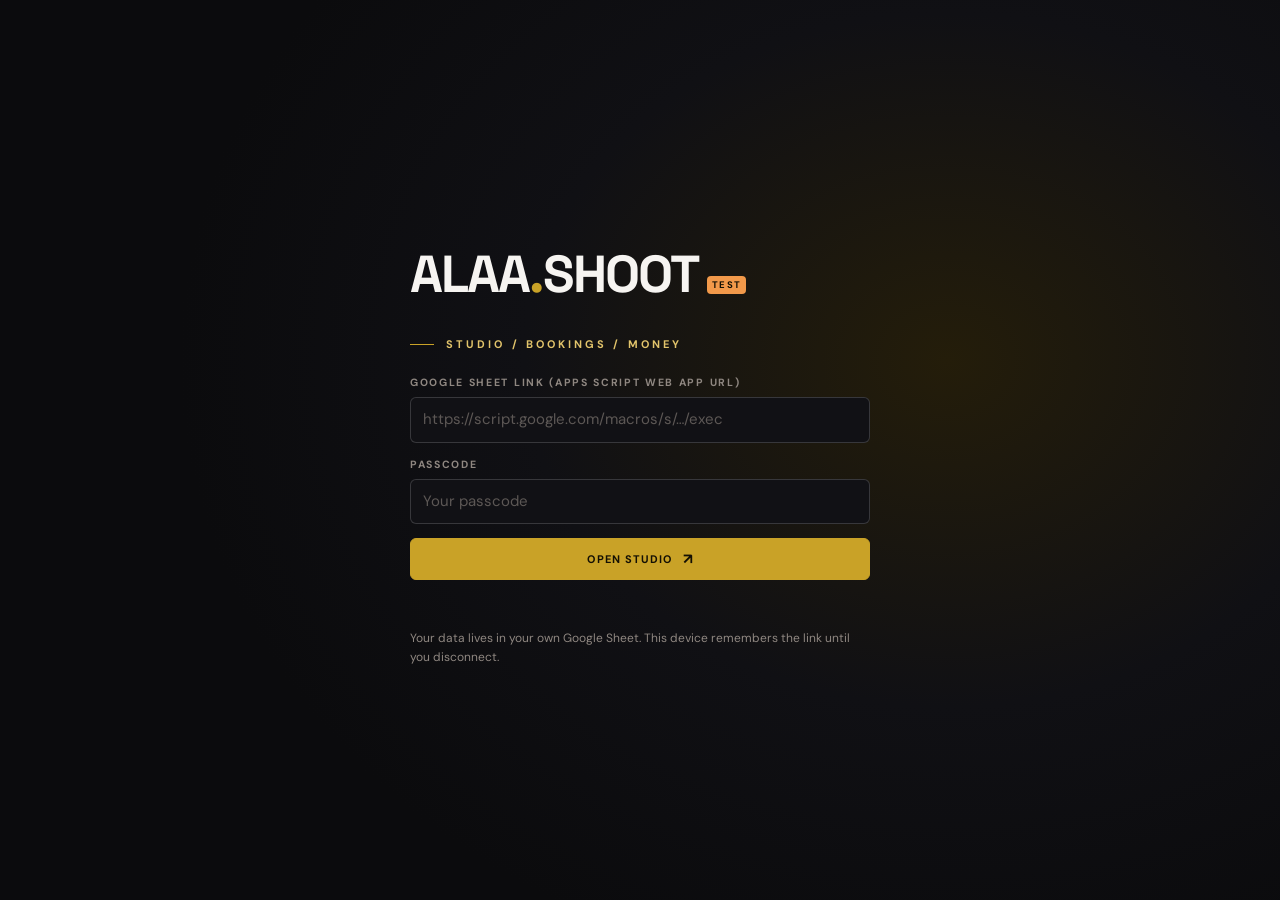
==== commit e921ee33: "Alaa Shoot in gold and black, with its own icon - styles.css: each orange colour (hover borders, but" ====
--- a/alaa/index.html
+++ b/alaa/index.html
@@ -12,13 +12,14 @@
 <title>Alaa Shoot</title>
 <meta name="mobile-web-app-capable" content="yes">
 <link rel="manifest" href="manifest.webmanifest">
-<link rel="icon" href="../icon.svg" type="image/svg+xml">
-<link rel="icon" href="../icons/icon-192.png" type="image/png" sizes="192x192">
-<link rel="apple-touch-icon" href="../icons/icon-180.png">
+<link rel="icon" href="icon.svg" type="image/svg+xml">
+<link rel="icon" href="icons/icon-192.png" type="image/png" sizes="192x192">
+<link rel="apple-touch-icon" href="icons/icon-180.png">
 <link rel="preconnect" href="https://fonts.googleapis.com">
 <link rel="preconnect" href="https://fonts.gstatic.com" crossorigin>
 <link rel="stylesheet" href="https://fonts.googleapis.com/css2?family=DM+Sans:wght@400;500;600;700&family=Space+Grotesk:wght@500;600;700&family=Cairo:wght@500;700&display=swap">
 <link rel="stylesheet" href="../styles.css">
+<link rel="stylesheet" href="theme.css">
 </head>
 <body>
 <div class="grain" aria-hidden="true"></div>
--- a/styles.css
+++ b/styles.css
@@ -4,6 +4,7 @@
   --bg:#0b0b0d; --bg2:#111115; --panel:#15151a; --panel2:#1b1b21; --line:#ffffff14; --line2:#ffffff29;
   --fg:#f6f4f1; --muted:#c7c0bb; --faint:#8f8781;
   --accent:#ff641c; --accent2:#ff8a50; --accent-soft:#ff641c1f; --on-accent:#120a06;
+  --accent-hover:#ff7b38; --accent-line:#ff641c80; --accent-glow:#ff5b0040; --accent-glow2:#ff5b0055; --accent-ring:#ff762b45; --accent-faint:#ff620013; --tint:#2b120b; --glow-rgb:255,100,28;
   --ok:#4cc38a; --ok-soft:#4cc38a1f; --warn:#f2b84b; --warn-soft:#f2b84b1f; --bad:#ff5d5d; --bad-soft:#ff5d5d1f; --info:#8fb3ff; --info-soft:#8fb3ff1f;
   --f-display:'Space Grotesk','DM Sans',system-ui,sans-serif;
   --f-body:'DM Sans',system-ui,-apple-system,'Segoe UI',Arial,sans-serif;
@@ -39,7 +40,7 @@
 .btn{display:inline-flex;align-items:center;justify-content:center;gap:10px;min-height:42px;padding:0 18px;border:1px solid var(--line2);border-radius:var(--r);background:transparent;cursor:pointer;text-transform:uppercase;font-weight:700;letter-spacing:.1em;font-size:11px;transition:transform .2s,background .2s,border-color .2s,box-shadow .2s;white-space:nowrap}
 .btn:hover{border-color:var(--accent2)}
 .btn.primary{background:var(--accent);color:var(--on-accent);border-color:var(--accent)}
-.btn.primary:hover{background:#ff7b38;box-shadow:0 8px 28px #ff5b0040}
+.btn.primary:hover{background:var(--accent-hover);box-shadow:0 8px 28px var(--accent-glow)}
 .btn.sm{min-height:34px;padding:0 12px;font-size:10.5px}
 .btn.ghost{border-color:transparent;color:var(--muted)}
 .btn.ghost:hover{color:var(--fg);border-color:var(--line2)}
@@ -68,7 +69,7 @@
 .fine{font-size:12px;color:var(--faint);margin:0}
 
 /* ---------- connect ---------- */
-.connect{position:relative;z-index:1;min-height:100svh;display:grid;place-items:center;padding:40px var(--gutr) 40px var(--gut);background:radial-gradient(ellipse 60% 70% at 74% 40%,#2b120b 0%,#101014 55%,#0b0b0d 100%)}
+.connect{position:relative;z-index:1;min-height:100svh;display:grid;place-items:center;padding:40px var(--gutr) 40px var(--gut);background:radial-gradient(ellipse 60% 70% at 74% 40%,var(--tint) 0%,#101014 55%,#0b0b0d 100%)}
 .connect-card{width:min(460px,100%);display:flex;flex-direction:column;gap:22px}
 
 /* ---------- top bar ---------- */
@@ -101,7 +102,7 @@
   .tabbar{position:fixed;z-index:30;inset:auto 0 0;display:grid;grid-template-columns:repeat(5,1fr);align-items:center;padding:8px var(--gutr) calc(8px + env(safe-area-inset-bottom,0px)) var(--gut);background:#0b0b0df2;backdrop-filter:blur(14px);-webkit-backdrop-filter:blur(14px);border-top:1px solid var(--line)}
   .tabbar a{display:flex;flex-direction:column;align-items:center;gap:3px;color:var(--faint);font-size:10px;font-weight:700;letter-spacing:.08em;text-transform:uppercase;padding:4px 0}
   .tabbar a[aria-current=page]{color:var(--accent)}
-  .tab-add{justify-self:center;width:52px;height:52px;border-radius:50%;border:0;background:var(--accent);color:var(--on-accent);display:grid;place-items:center;box-shadow:0 8px 26px #ff5b0055;cursor:pointer;margin-top:-22px}
+  .tab-add{justify-self:center;width:52px;height:52px;border-radius:50%;border:0;background:var(--accent);color:var(--on-accent);display:grid;place-items:center;box-shadow:0 8px 26px var(--accent-glow2);cursor:pointer;margin-top:-22px}
   .tab-add svg{width:24px;height:24px}
 }
 
@@ -122,8 +123,8 @@
 .empty b{display:block;color:var(--fg);margin-bottom:4px}
 
 /* ---------- hero / next shoot ---------- */
-.hero{position:relative;overflow:hidden;border:1px solid var(--line);border-radius:var(--r2);padding:24px;background:radial-gradient(ellipse 70% 90% at 85% 30%,#2b120b 0%,#141217 55%,var(--panel) 100%);display:grid;grid-template-columns:1fr auto;gap:20px;align-items:end}
-.hero::after{content:"";position:absolute;width:340px;aspect-ratio:1;right:-90px;top:-120px;border-radius:50%;border:1px solid #ff762b45;box-shadow:inset 0 0 60px #ff620013;pointer-events:none}
+.hero{position:relative;overflow:hidden;border:1px solid var(--line);border-radius:var(--r2);padding:24px;background:radial-gradient(ellipse 70% 90% at 85% 30%,var(--tint) 0%,#141217 55%,var(--panel) 100%);display:grid;grid-template-columns:1fr auto;gap:20px;align-items:end}
+.hero::after{content:"";position:absolute;width:340px;aspect-ratio:1;right:-90px;top:-120px;border-radius:50%;border:1px solid var(--accent-ring);box-shadow:inset 0 0 60px var(--accent-faint);pointer-events:none}
 .hero>*{position:relative;z-index:1;min-width:0}
 .hero .label{font-size:11px;font-weight:700;letter-spacing:.24em;color:var(--accent2);text-transform:uppercase}
 .hero h3{font-size:clamp(24px,4vw,36px);font-weight:700;margin:8px 0 6px;line-height:1.05;overflow-wrap:anywhere}
@@ -173,7 +174,7 @@
 .alert-group .n{background:var(--panel2);color:var(--fg);border-radius:10px;padding:0 7px;letter-spacing:0}
 .allclear{color:var(--ok);font-weight:600;font-size:14px;padding:6px 0}
 .alert[role=button]{cursor:pointer;transition:border-color .2s}
-.alert[role=button]:hover{border-color:#ff641c80}
+.alert[role=button]:hover{border-color:var(--accent-line)}
 @media (max-width:560px){.alert{grid-template-columns:auto minmax(0,1fr)}.alert .acts{grid-column:2;justify-content:flex-start}}
 
 /* ---------- project rows ---------- */
@@ -186,7 +187,7 @@
 .chip .n{opacity:.6;margin-left:4px}
 .rows{display:flex;flex-direction:column;gap:8px}
 .row{display:grid;grid-template-columns:64px minmax(0,1fr) auto 190px;gap:16px;align-items:center;padding:12px 14px;border:1px solid var(--line);border-radius:var(--r2);background:var(--panel);cursor:pointer;transition:border-color .2s,transform .2s;text-align:left;width:100%}
-.row:hover{border-color:#ff641c80}
+.row:hover{border-color:var(--accent-line)}
 .row.cancelled{opacity:.5}
 .date-block{text-align:center;border-right:1px solid var(--line);padding-right:12px}
 .date-block b{display:block;font-family:var(--f-display);font-size:24px;line-height:1;font-weight:700}
@@ -228,7 +229,7 @@
 .kh small{margin-left:auto;color:var(--faint);font-size:12px;font-variant-numeric:tabular-nums}
 .klist{display:flex;flex-direction:column;gap:8px;min-height:44px}
 .kcard{background:var(--panel);border:1px solid var(--line);border-radius:var(--r);padding:10px 12px;display:flex;flex-direction:column;gap:4px;cursor:pointer;transition:border-color .2s;min-width:0}
-.kcard:hover{border-color:#ff641c80}
+.kcard:hover{border-color:var(--accent-line)}
 .kcard.drag{opacity:.4}
 .kcard>b{font-weight:600;font-size:14px;overflow-wrap:anywhere}
 .kcard>small{color:var(--faint);font-size:12.5px;overflow-wrap:anywhere}
@@ -255,7 +256,7 @@
 .cal{display:grid;grid-template-columns:repeat(7,minmax(0,1fr));gap:4px}
 .cal-h{font-size:10px;font-weight:700;letter-spacing:.16em;color:var(--faint);text-align:center;padding:4px 0;text-transform:uppercase}
 .cal-c{min-height:96px;border:1px solid var(--line);border-radius:var(--r);background:var(--panel);padding:6px;display:flex;flex-direction:column;gap:3px;cursor:pointer;min-width:0;text-align:left}
-.cal-c:hover{border-color:#ff641c80}
+.cal-c:hover{border-color:var(--accent-line)}
 .cal-c.out{opacity:.28}
 .cal-c.today{box-shadow:inset 0 0 0 1.5px var(--accent)}
 .cal-c.sel{background:var(--panel2);border-color:var(--fg)}
@@ -455,7 +456,7 @@
 .s-it small{display:block;color:var(--faint);font-size:12.5px;overflow:hidden;text-overflow:ellipsis;white-space:nowrap}
 .s-it .r{flex:none;font-size:13px;font-variant-numeric:tabular-nums}
 .s-it:hover,.s-it.on{background:var(--panel);border-color:var(--line2)}
-.s-it.on{border-color:#ff641c80}
+.s-it.on{border-color:var(--accent-line)}
 .s-more{margin:2px 10px 4px;font-size:12.5px;color:var(--faint);align-self:flex-start}
 .linkbtn.s-more{color:var(--accent2)}
 @media (max-width:420px){#syncTxt{display:none}.top-right{gap:8px}}
@@ -487,15 +488,15 @@
 .invoice{display:none}
 .invoice.capture{display:flex;position:fixed;left:-10000px;top:0}
 .invoice{
-  --d-bg:#0b0b0d; --d-fg:#f6f4f1; --d-mute:rgba(246,244,241,.74); --d-line:rgba(246,244,241,.16); --d-o:#ff641c; --d-o2:#ff8a50;
+  --d-bg:#0b0b0d; --d-fg:#f6f4f1; --d-mute:rgba(246,244,241,.74); --d-line:rgba(246,244,241,.16); --d-o:var(--accent); --d-o2:var(--accent2);
   position:relative;overflow:hidden;box-sizing:border-box;width:210mm;min-height:296mm;padding:13mm 15mm 10mm;
   background:var(--d-bg);color:var(--d-fg);font:13px/1.55 'DM Sans','Cairo',Arial,sans-serif;
   -webkit-print-color-adjust:exact;print-color-adjust:exact;display:none;flex-direction:column
 }
 .invoice>*{position:relative}
 .invoice .doc-glow{position:absolute;right:-60mm;top:-60mm;width:170mm;height:170mm;border-radius:50%;
-  background:radial-gradient(circle,rgba(255,100,28,.26) 0%,rgba(255,100,28,.08) 40%,rgba(255,100,28,0) 70%)}
-.invoice .doc-rings,.invoice .doc-rings::before{position:absolute;border-radius:50%;border:1px solid rgba(255,100,28,.30)}
+  background:radial-gradient(circle,rgba(var(--glow-rgb),.26) 0%,rgba(var(--glow-rgb),.08) 40%,rgba(var(--glow-rgb),0) 70%)}
+.invoice .doc-rings,.invoice .doc-rings::before{position:absolute;border-radius:50%;border:1px solid rgba(var(--glow-rgb),.30)}
 .invoice .doc-rings{right:-34mm;top:-34mm;width:118mm;height:118mm}
 .invoice .doc-rings::before{content:"";inset:-14mm;border-color:rgba(246,244,241,.07)}
 .invoice .doc-rings::after{content:"";position:absolute;left:6%;top:64%;width:5px;height:5px;border-radius:50%;background:var(--d-o);box-shadow:0 0 10px var(--d-o)}
@@ -532,9 +533,9 @@
 .doc-sum{margin:5mm 0 0 auto;width:92mm}
 .doc-line{display:flex;justify-content:space-between;align-items:baseline;padding:7px 0;border-bottom:1px solid var(--d-line);color:var(--d-mute)}
 .doc-line b{color:var(--d-fg);font-family:'Space Grotesk',sans-serif;font-weight:600;font-size:15px}
-.doc-line.big{background:var(--d-o);color:#120a06;border:0;padding:11px 12px;margin:6px 0 2px}
+.doc-line.big{background:var(--d-o);color:var(--on-accent);border:0;padding:11px 12px;margin:6px 0 2px}
 .doc-line.big span{font-weight:700;font-size:11px;letter-spacing:.14em;text-transform:uppercase}
-.doc-line.big b{color:#120a06;font-size:24px;letter-spacing:-.03em}
+.doc-line.big b{color:var(--on-accent);font-size:24px;letter-spacing:-.03em}
 .doc-pay{margin-top:5mm}
 .doc-note{margin:4mm 0 0;color:var(--d-mute);max-width:130mm;white-space:pre-wrap;font-size:13px}
 .doc-foot{margin-top:auto;padding-top:6mm;break-inside:avoid}
--- a/alaa/theme.css
+++ b/alaa/theme.css
@@ -0,0 +1,8 @@
+/* Alaa Shoot: gold on black instead of orange. Only colours change; the layout is the shared styles.css. */
+:root{
+  --accent:#c9a227; --accent2:#e2c46b; --accent-soft:#c9a2271f; --on-accent:#141004;
+  --accent-hover:#d8b440; --accent-line:#c9a22780; --accent-glow:#c9a22740; --accent-glow2:#c9a22755; --accent-ring:#d4b04a45; --accent-faint:#c9a22713;
+  --tint:#241d0a; --glow-rgb:201,162,39;
+  /* warning leans orange so it never blends with the gold */
+  --warn:#f2994a; --warn-soft:#f2994a1f;
+}
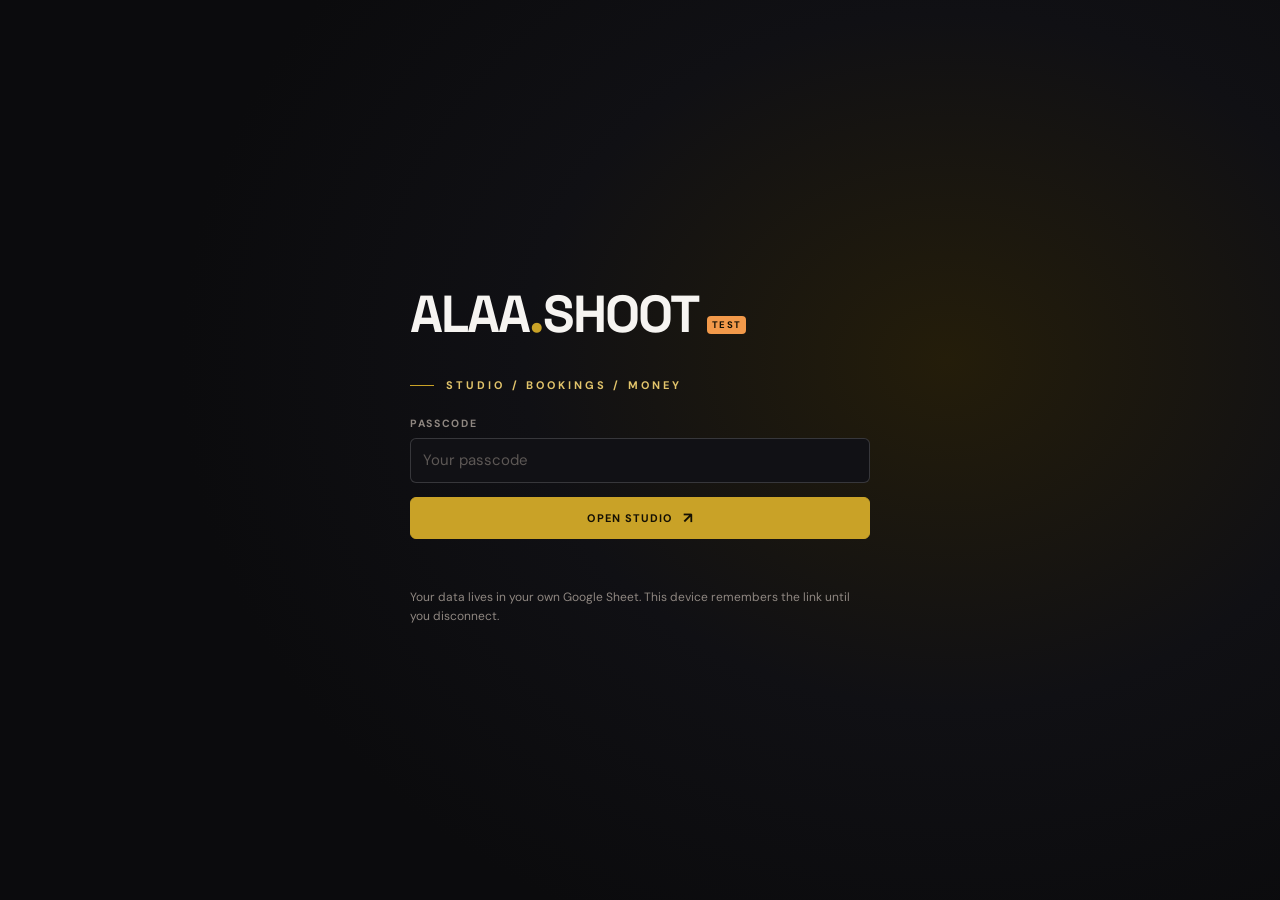
==== commit 885bd765: "Freeze Alaa Shoot on today's version Alaa's app is done and handed over, so changes to Rony's app mu" ====
--- a/alaa/index.html
+++ b/alaa/index.html
@@ -1,5 +1,5 @@
 <!doctype html>
-<!-- Alaa Shoot: the same app as the main studio, with its own Sheet and name (config.js). Keep in step with ../index.html. -->
+<!-- Alaa Shoot: a frozen copy of the studio app (app.js, styles.css here) with its own Sheet, name and colours. Changes to the main app do not reach it. -->
 <html lang="en">
 <head>
 <meta charset="utf-8">
@@ -18,7 +18,7 @@
 <link rel="preconnect" href="https://fonts.googleapis.com">
 <link rel="preconnect" href="https://fonts.gstatic.com" crossorigin>
 <link rel="stylesheet" href="https://fonts.googleapis.com/css2?family=DM+Sans:wght@400;500;600;700&family=Space+Grotesk:wght@500;600;700&family=Cairo:wght@500;700&display=swap">
-<link rel="stylesheet" href="../styles.css">
+<link rel="stylesheet" href="styles.css">
 <link rel="stylesheet" href="theme.css">
 </head>
 <body>
@@ -79,6 +79,6 @@
 <div id="invoice" class="invoice" aria-hidden="true"></div>
 
 <script src="config.js"></script>
-<script src="../app.js"></script>
+<script src="app.js"></script>
 </body>
 </html>
--- a/alaa/styles.css
+++ b/alaa/styles.css
@@ -0,0 +1,553 @@
+/* Rony Saad Studio — brand from ronysaad.com: ink black, signal orange, warm off‑white.
+   Layout: sticky top bar (desktop nav) + bottom tab bar on phones; views render into #view; project editor is a right drawer. */
+:root{
+  --bg:#0b0b0d; --bg2:#111115; --panel:#15151a; --panel2:#1b1b21; --line:#ffffff14; --line2:#ffffff29;
+  --fg:#f6f4f1; --muted:#c7c0bb; --faint:#8f8781;
+  --accent:#ff641c; --accent2:#ff8a50; --accent-soft:#ff641c1f; --on-accent:#120a06;
+  --accent-hover:#ff7b38; --accent-line:#ff641c80; --accent-glow:#ff5b0040; --accent-glow2:#ff5b0055; --accent-ring:#ff762b45; --accent-faint:#ff620013; --tint:#2b120b; --glow-rgb:255,100,28;
+  --ok:#4cc38a; --ok-soft:#4cc38a1f; --warn:#f2b84b; --warn-soft:#f2b84b1f; --bad:#ff5d5d; --bad-soft:#ff5d5d1f; --info:#8fb3ff; --info-soft:#8fb3ff1f;
+  --f-display:'Space Grotesk','DM Sans',system-ui,sans-serif;
+  --f-body:'DM Sans',system-ui,-apple-system,'Segoe UI',Arial,sans-serif;
+  --r:6px; --r2:12px;
+  --gut:max(16px,env(safe-area-inset-left,0px));
+  --gutr:max(16px,env(safe-area-inset-right,0px));
+  color-scheme:dark;
+}
+*{box-sizing:border-box}
+html{-webkit-text-size-adjust:100%}
+body{margin:0;background:var(--bg);color:var(--fg);font:15px/1.55 var(--f-body);min-height:100svh;overflow-x:hidden;font-synthesis:none}
+body::before{content:"";position:fixed;inset:0 0 auto;height:env(safe-area-inset-top,0px);background:var(--bg);z-index:60}
+a{color:inherit;text-decoration:none}
+button,input,select,textarea{font:inherit;color:inherit}
+img{max-width:100%}
+[hidden]{display:none!important}
+:focus-visible{outline:2px solid var(--accent);outline-offset:2px;border-radius:4px}
+.num,.kpi b,.date-block b,td.n{font-variant-numeric:tabular-nums}
+h1,h2,h3{font-family:var(--f-display);margin:0;text-wrap:balance;letter-spacing:-.02em}
+h2{font-size:15px;font-weight:600;text-transform:uppercase;letter-spacing:.12em}
+.grain{pointer-events:none;position:fixed;inset:0;z-index:0;opacity:.08;background-image:url("data:image/svg+xml,%3Csvg viewBox='0 0 180 180' xmlns='http://www.w3.org/2000/svg'%3E%3Cfilter id='n'%3E%3CfeTurbulence type='fractalNoise' baseFrequency='.95' numOctaves='3' stitchTiles='stitch'/%3E%3C/filter%3E%3Crect width='100%25' height='100%25' filter='url(%23n)' opacity='.22'/%3E%3C/svg%3E")}
+
+/* ---------- wordmark / eyebrow ---------- */
+.wordmark{font-family:var(--f-display);font-weight:700;font-size:21px;letter-spacing:-1px;white-space:nowrap}
+.wordmark span{color:var(--accent)}
+.wordmark em{font-style:normal;color:var(--accent);font-size:.55em;vertical-align:.7em;margin-left:1px}
+.preview .wordmark::after{content:"TEST";font:700 9.5px/1 var(--f-body);letter-spacing:.14em;color:var(--on-accent);background:var(--warn);border-radius:4px;padding:3px 5px;margin-left:8px;vertical-align:4px}
+.wordmark.big{font-size:clamp(34px,8vw,52px);letter-spacing:-2px}
+.eyebrow{font-weight:700;font-size:11px;letter-spacing:.28em;color:var(--accent2);text-transform:uppercase;margin:0;display:flex;align-items:center;gap:12px}
+.eyebrow::before{content:"";width:24px;height:1px;background:var(--accent)}
+
+/* ---------- buttons & fields ---------- */
+.btn{display:inline-flex;align-items:center;justify-content:center;gap:10px;min-height:42px;padding:0 18px;border:1px solid var(--line2);border-radius:var(--r);background:transparent;cursor:pointer;text-transform:uppercase;font-weight:700;letter-spacing:.1em;font-size:11px;transition:transform .2s,background .2s,border-color .2s,box-shadow .2s;white-space:nowrap}
+.btn:hover{border-color:var(--accent2)}
+.btn.primary{background:var(--accent);color:var(--on-accent);border-color:var(--accent)}
+.btn.primary:hover{background:var(--accent-hover);box-shadow:0 8px 28px var(--accent-glow)}
+.btn.sm{min-height:34px;padding:0 12px;font-size:10.5px}
+.btn.ghost{border-color:transparent;color:var(--muted)}
+.btn.ghost:hover{color:var(--fg);border-color:var(--line2)}
+.btn.danger{color:var(--bad);border-color:#ff5d5d55}
+.btn.danger.arm{background:var(--bad);color:#160606;border-color:var(--bad)}
+.btn:disabled{opacity:.5;cursor:default;transform:none}
+.btn.wa{border-color:#25d36655;color:#5fe39a}
+.btn.wa:hover{border-color:#25d366}
+.arrow{font-size:15px;letter-spacing:0}
+.linkbtn{background:none;border:0;padding:0;color:var(--accent2);font-weight:600;cursor:pointer;font-size:13px}
+.linkbtn:hover{color:var(--accent)}
+.field{display:flex;flex-direction:column;gap:6px;min-width:0}
+.field>span{font-size:10.5px;font-weight:700;letter-spacing:.16em;text-transform:uppercase;color:var(--faint)}
+input,select,textarea{background:var(--bg2);border:1px solid var(--line2);border-radius:var(--r);padding:10px 12px;min-width:0;width:100%;transition:border-color .2s}
+input:focus,select:focus,textarea:focus{border-color:var(--accent);outline:none}
+input[type=checkbox]{width:18px;height:18px;accent-color:var(--accent);padding:0}
+textarea{resize:vertical;min-height:84px}
+input::placeholder,textarea::placeholder{color:#8f878199}
+.check{display:flex;align-items:center;gap:10px;font-size:14px;cursor:pointer;padding:8px 0}
+.stack{display:flex;flex-direction:column;gap:14px}
+.grid2{display:grid;grid-template-columns:repeat(2,minmax(0,1fr));gap:12px}
+.grid3{display:grid;grid-template-columns:repeat(3,minmax(0,1fr));gap:12px}
+@media (max-width:560px){.grid2,.grid3{grid-template-columns:1fr}}
+.msg{font-size:13px;min-height:1em;margin:0}
+.msg.err{color:var(--bad)} .msg.ok{color:var(--ok)}
+.fine{font-size:12px;color:var(--faint);margin:0}
+
+/* ---------- connect ---------- */
+.connect{position:relative;z-index:1;min-height:100svh;display:grid;place-items:center;padding:40px var(--gutr) 40px var(--gut);background:radial-gradient(ellipse 60% 70% at 74% 40%,var(--tint) 0%,#101014 55%,#0b0b0d 100%)}
+.connect-card{width:min(460px,100%);display:flex;flex-direction:column;gap:22px}
+
+/* ---------- top bar ---------- */
+.app{position:relative;z-index:1;min-height:100svh;padding-bottom:calc(84px + env(safe-area-inset-bottom,0px))}
+.top{position:sticky;top:env(safe-area-inset-top,0px);z-index:30;display:flex;align-items:center;gap:20px;padding:14px var(--gutr) 14px var(--gut);background:#0b0b0de6;backdrop-filter:blur(14px);-webkit-backdrop-filter:blur(14px);border-bottom:1px solid var(--line)}
+.nav{display:flex;gap:2px;flex:1;min-width:0}
+.nav a{font-size:11px;font-weight:700;letter-spacing:.16em;text-transform:uppercase;color:var(--faint);padding:8px 12px;border-radius:var(--r);transition:color .2s}
+.nav a:hover{color:var(--fg)}
+.nav a[aria-current=page]{color:var(--fg);box-shadow:inset 0 -2px 0 var(--accent)}
+.top-right{display:flex;align-items:center;gap:10px;margin-left:auto}
+.icon-btn{background:transparent;display:inline-grid;place-items:center;width:36px;height:36px;border-radius:var(--r);border:1px solid var(--line2);color:var(--muted)}
+.icon-btn:hover,.icon-btn[aria-current=page]{color:var(--fg);border-color:var(--accent)}
+.icon-btn svg,.tabbar svg{width:18px;height:18px}
+.mob-only{display:none}
+@media (max-width:1140px){.mob-only{display:inline-grid}}
+.sync{display:inline-flex;align-items:center;gap:8px;background:none;border:0;color:var(--faint);font-size:11px;font-weight:700;letter-spacing:.14em;text-transform:uppercase;cursor:pointer;padding:6px}
+.sync .dot{width:7px;height:7px;border-radius:50%;background:var(--ok);box-shadow:0 0 10px var(--ok)}
+.sync.busy .dot{background:var(--warn);box-shadow:0 0 10px var(--warn);animation:pulse 1s infinite}
+.sync.off .dot{background:var(--bad);box-shadow:0 0 10px var(--bad)}
+@keyframes pulse{50%{opacity:.35}}
+@media (max-width:1140px){
+  .nav,.add-top{display:none}
+  .top{gap:10px}
+  .wordmark{font-size:19px}
+}
+
+/* ---------- tab bar (phone) ---------- */
+.tabbar{display:none}
+@media (max-width:1140px){
+  .tabbar{position:fixed;z-index:30;inset:auto 0 0;display:grid;grid-template-columns:repeat(5,1fr);align-items:center;padding:8px var(--gutr) calc(8px + env(safe-area-inset-bottom,0px)) var(--gut);background:#0b0b0df2;backdrop-filter:blur(14px);-webkit-backdrop-filter:blur(14px);border-top:1px solid var(--line)}
+  .tabbar a{display:flex;flex-direction:column;align-items:center;gap:3px;color:var(--faint);font-size:10px;font-weight:700;letter-spacing:.08em;text-transform:uppercase;padding:4px 0}
+  .tabbar a[aria-current=page]{color:var(--accent)}
+  .tab-add{justify-self:center;width:52px;height:52px;border-radius:50%;border:0;background:var(--accent);color:var(--on-accent);display:grid;place-items:center;box-shadow:0 8px 26px var(--accent-glow2);cursor:pointer;margin-top:-22px}
+  .tab-add svg{width:24px;height:24px}
+}
+
+/* ---------- views ---------- */
+.view{max-width:1240px;margin:0 auto;padding:26px var(--gutr) 40px var(--gut);display:flex;flex-direction:column;gap:22px;animation:viewIn .35s cubic-bezier(.2,.7,.2,1)}
+@keyframes viewIn{from{opacity:0;transform:translateY(8px)}to{opacity:1;transform:none}}
+.vhead{display:flex;align-items:flex-end;justify-content:space-between;gap:12px;flex-wrap:wrap}
+.vhead h1{font-size:clamp(30px,5vw,46px);font-weight:700;text-transform:uppercase;letter-spacing:-.05em;line-height:.95}
+.vhead h1 .o{color:transparent;-webkit-text-stroke:1.2px var(--fg)}
+.vhead h1 .a{color:var(--accent)}
+.vhead p{margin:6px 0 0;color:var(--muted);font-size:14px}
+.panel{background:var(--panel);border:1px solid var(--line);border-radius:var(--r2);padding:18px;min-width:0}
+.ph{display:flex;align-items:center;justify-content:space-between;gap:10px;flex-wrap:wrap;margin-bottom:14px}
+.ph small{color:var(--faint);font-size:12px}
+.cols{display:grid;grid-template-columns:1.45fr 1fr;gap:18px;align-items:start}
+@media (max-width:960px){.cols{grid-template-columns:1fr}}
+.empty{border:1px dashed var(--line2);border-radius:var(--r2);padding:26px;text-align:center;color:var(--faint);font-size:14px}
+.empty b{display:block;color:var(--fg);margin-bottom:4px}
+
+/* ---------- hero / next shoot ---------- */
+.hero{position:relative;overflow:hidden;border:1px solid var(--line);border-radius:var(--r2);padding:24px;background:radial-gradient(ellipse 70% 90% at 85% 30%,var(--tint) 0%,#141217 55%,var(--panel) 100%);display:grid;grid-template-columns:1fr auto;gap:20px;align-items:end}
+.hero::after{content:"";position:absolute;width:340px;aspect-ratio:1;right:-90px;top:-120px;border-radius:50%;border:1px solid var(--accent-ring);box-shadow:inset 0 0 60px var(--accent-faint);pointer-events:none}
+.hero>*{position:relative;z-index:1;min-width:0}
+.hero .label{font-size:11px;font-weight:700;letter-spacing:.24em;color:var(--accent2);text-transform:uppercase}
+.hero h3{font-size:clamp(24px,4vw,36px);font-weight:700;margin:8px 0 6px;line-height:1.05;overflow-wrap:anywhere}
+.hero .meta{color:var(--muted);font-size:14px;display:flex;flex-wrap:wrap;gap:4px 14px}
+.hero .acts{display:flex;gap:8px;flex-wrap:wrap;margin-top:16px}
+.cd{display:flex;gap:8px}
+.cd span{min-width:70px;text-align:center;border:1px solid var(--line2);border-radius:var(--r);padding:10px 8px;background:#0b0b0d80}
+.cd b{display:block;font-family:var(--f-display);font-size:30px;line-height:1;font-weight:700;color:var(--accent)}
+.cd small{font-size:10px;letter-spacing:.16em;text-transform:uppercase;color:var(--faint)}
+@media (max-width:640px){.hero{grid-template-columns:1fr}.cd span{min-width:0;flex:1}}
+.hero.sm{grid-template-columns:1fr;padding:18px;margin-bottom:6px}
+.hero.sm h3{font-size:clamp(20px,3vw,26px)}
+.hero.sm .cd span{min-width:0;flex:1;padding:8px 6px}
+.hero.sm .cd b{font-size:24px}
+
+/* ---------- tabs (money sub-pages, project drawer) ---------- */
+.tabs{display:flex;gap:2px;overflow-x:auto;scrollbar-width:none;border-bottom:1px solid var(--line);flex:none}
+.tabs::-webkit-scrollbar{display:none}
+.tabs>*{flex:none;background:none;border:0;border-bottom:2px solid transparent;margin-bottom:-1px;padding:10px 12px;font-size:11px;font-weight:700;letter-spacing:.12em;text-transform:uppercase;color:var(--faint);cursor:pointer;white-space:nowrap;transition:color .2s}
+.tabs>*:hover{color:var(--fg)}
+.tabs>[aria-current=page],.tabs>[aria-selected=true]{color:var(--fg);border-bottom-color:var(--accent)}
+@media (max-width:560px){.tabs>*{padding:10px 7px;letter-spacing:.04em}}
+.view>section[id]{scroll-margin-top:84px}
+.cols .panel[id]{scroll-margin-top:84px}
+
+/* ---------- KPIs ---------- */
+.kpis{display:grid;grid-template-columns:repeat(4,minmax(0,1fr));gap:12px}
+@media (max-width:860px){.kpis{grid-template-columns:repeat(2,minmax(0,1fr))}}
+.kpi{background:var(--panel);border:1px solid var(--line);border-radius:var(--r2);padding:14px 16px;display:flex;flex-direction:column;gap:4px;min-width:0;text-align:left}
+button.kpi{cursor:pointer;transition:border-color .2s}
+button.kpi:hover{border-color:var(--accent)}
+.kpi small{font-size:10.5px;font-weight:700;letter-spacing:.16em;text-transform:uppercase;color:var(--faint)}
+.kpi b{font-family:var(--f-display);font-size:clamp(22px,3vw,30px);font-weight:700;line-height:1.1;letter-spacing:-.03em;overflow-wrap:anywhere}
+.kpi b.acc{color:var(--accent)}
+.kpi b.bad{color:var(--bad)}
+.kpi em{font-style:normal;font-size:12px;color:var(--muted)}
+
+/* ---------- alerts ---------- */
+.alerts{display:flex;flex-direction:column;gap:8px}
+.alert{display:grid;grid-template-columns:auto minmax(0,1fr) auto;gap:12px;align-items:center;padding:11px 12px;border-radius:var(--r);background:var(--bg2);border:1px solid var(--line)}
+.alert .sev{width:8px;height:34px;border-radius:4px;background:var(--warn)}
+.alert.bad .sev{background:var(--bad)} .alert.info .sev{background:var(--info)} .alert.acc .sev{background:var(--accent)}
+.alert b{display:block;font-weight:600;font-size:14px;overflow-wrap:anywhere}
+.alert small{display:block;color:var(--faint);font-size:12.5px;overflow-wrap:anywhere}
+.alert .acts{display:flex;gap:6px;flex-wrap:wrap;justify-content:flex-end}
+.alert-group{display:flex;align-items:center;gap:8px;font-size:10.5px;font-weight:700;letter-spacing:.16em;text-transform:uppercase;color:var(--faint);margin:8px 0 2px}
+.alert-group .n{background:var(--panel2);color:var(--fg);border-radius:10px;padding:0 7px;letter-spacing:0}
+.allclear{color:var(--ok);font-weight:600;font-size:14px;padding:6px 0}
+.alert[role=button]{cursor:pointer;transition:border-color .2s}
+.alert[role=button]:hover{border-color:var(--accent-line)}
+@media (max-width:560px){.alert{grid-template-columns:auto minmax(0,1fr)}.alert .acts{grid-column:2;justify-content:flex-start}}
+
+/* ---------- project rows ---------- */
+.filters{display:flex;gap:10px;flex-wrap:wrap;align-items:center}
+.filters input[type=search]{flex:1 1 240px;width:auto}
+.chips{display:flex;gap:6px;flex-wrap:wrap}
+.chip{border:1px solid var(--line2);background:transparent;border-radius:999px;padding:6px 13px;font-size:12px;font-weight:600;color:var(--muted);cursor:pointer;white-space:nowrap}
+.chip:hover{color:var(--fg)}
+.chip[aria-pressed=true]{background:var(--fg);color:var(--bg);border-color:var(--fg)}
+.chip .n{opacity:.6;margin-left:4px}
+.rows{display:flex;flex-direction:column;gap:8px}
+.row{display:grid;grid-template-columns:64px minmax(0,1fr) auto 190px;gap:16px;align-items:center;padding:12px 14px;border:1px solid var(--line);border-radius:var(--r2);background:var(--panel);cursor:pointer;transition:border-color .2s,transform .2s;text-align:left;width:100%}
+.row:hover{border-color:var(--accent-line)}
+.row.cancelled{opacity:.5}
+.date-block{text-align:center;border-right:1px solid var(--line);padding-right:12px}
+.date-block b{display:block;font-family:var(--f-display);font-size:24px;line-height:1;font-weight:700}
+.date-block span{font-size:10px;letter-spacing:.14em;text-transform:uppercase;color:var(--faint)}
+.date-block.none b{font-size:16px;color:var(--faint)}
+.row .main{min-width:0}
+.row .main strong{display:block;font-weight:600;font-size:15px;overflow:hidden;text-overflow:ellipsis;white-space:nowrap}
+.row .main small{display:block;color:var(--faint);font-size:12.5px;overflow:hidden;text-overflow:ellipsis;white-space:nowrap}
+.row .money{text-align:right}
+.row .money b{display:block;font-family:var(--f-display);font-weight:600;font-size:16px}
+@media (max-width:1140px){
+  .row{grid-template-columns:56px minmax(0,1fr) auto;gap:12px}
+  .row .steps{grid-column:2/-1;grid-row:2;justify-self:start}
+}
+.code{font-size:11px;letter-spacing:.08em;color:var(--faint);font-weight:600}
+.tag{display:inline-flex;align-items:center;gap:5px;border-radius:999px;padding:2px 9px;font-size:11px;font-weight:700;letter-spacing:.04em;white-space:nowrap}
+.tag::before{content:"";width:6px;height:6px;border-radius:50%;background:currentColor}
+.t-ok{background:var(--ok-soft);color:var(--ok)} .t-warn{background:var(--warn-soft);color:var(--warn)}
+.t-bad{background:var(--bad-soft);color:var(--bad)} .t-info{background:var(--info-soft);color:var(--info)}
+.t-acc{background:var(--accent-soft);color:var(--accent2)} .t-mute{background:#ffffff0d;color:var(--faint)}
+
+/* quick status stepper */
+.steps{display:inline-flex;border:1px solid var(--line2);border-radius:999px;overflow:hidden;flex:none}
+.steps button{background:transparent;border:0;padding:5px 10px;font-size:11px;font-weight:700;color:var(--faint);cursor:pointer;letter-spacing:.04em;transition:background .2s,color .2s}
+.steps button+button{border-left:1px solid var(--line2)}
+.steps button.done{color:var(--fg);background:#ffffff0f}
+.steps button.cur{background:var(--accent);color:var(--on-accent)}
+.steps button:hover:not(.cur){color:var(--fg)}
+@media (max-width:420px){.steps button{padding:5px 8px;font-size:10.5px}}
+
+/* ---------- pipeline board ---------- */
+.board{position:relative;display:grid;grid-auto-flow:column;grid-auto-columns:minmax(220px,1fr);gap:12px;overflow-x:auto;align-items:start;padding-bottom:8px;overscroll-behavior-x:contain}
+@media (max-width:1140px){.board{grid-auto-columns:min(82vw,300px);scroll-snap-type:x mandatory}}
+@media (min-width:1141px){.kjump{display:none}}
+.kcol{background:var(--bg2);border:1px solid var(--line);border-radius:var(--r2);padding:10px;display:flex;flex-direction:column;gap:8px;min-width:0;scroll-snap-align:start;transition:border-color .2s,background .2s}
+.kcol.over{border-color:var(--accent);background:var(--panel2)}
+.kh{display:flex;align-items:center;gap:8px;padding:2px 2px 4px}
+.kh b{font-family:var(--f-display);font-size:15px}
+.kh small{margin-left:auto;color:var(--faint);font-size:12px;font-variant-numeric:tabular-nums}
+.klist{display:flex;flex-direction:column;gap:8px;min-height:44px}
+.kcard{background:var(--panel);border:1px solid var(--line);border-radius:var(--r);padding:10px 12px;display:flex;flex-direction:column;gap:4px;cursor:pointer;transition:border-color .2s;min-width:0}
+.kcard:hover{border-color:var(--accent-line)}
+.kcard.drag{opacity:.4}
+.kcard>b{font-weight:600;font-size:14px;overflow-wrap:anywhere}
+.kcard>small{color:var(--faint);font-size:12.5px;overflow-wrap:anywhere}
+.kdate{font-size:12.5px;color:var(--muted)}
+.kdate.late{color:var(--bad);font-weight:700}
+.ktags{display:flex;gap:4px;flex-wrap:wrap;align-items:center;margin-top:2px}
+.ktags b{margin-left:auto;font-weight:600;font-size:13px;font-variant-numeric:tabular-nums;white-space:nowrap}
+@media (max-width:1140px){.kbar{flex-wrap:nowrap;overflow-x:auto;scrollbar-width:none}.kbar::-webkit-scrollbar{display:none}.kbar .kjump{flex-wrap:nowrap}}
+.knext{align-self:flex-start;margin-top:4px}
+.kempty{font-size:12px;color:var(--faint);text-align:center;padding:12px 0;margin:0;border:1px dashed var(--line2);border-radius:var(--r)}
+
+/* ---------- lists ---------- */
+.mini{display:flex;flex-direction:column}
+.mini-it{display:grid;grid-template-columns:minmax(0,1fr) auto;gap:4px 12px;align-items:center;padding:10px 0;border-top:1px solid var(--line);cursor:pointer}
+.mini-it:first-child{border-top:0}
+.mini-it b{font-weight:600;font-size:14px;overflow-wrap:anywhere}
+.mini-it small{display:block;color:var(--faint);font-size:12.5px}
+.mini-it .r{text-align:right;font-size:13px}
+.mini-it .late{color:var(--bad);font-weight:700}
+
+/* ---------- calendar ---------- */
+.calnav{display:flex;align-items:center;gap:8px}
+.calnav .ttl{font-family:var(--f-display);font-weight:700;text-transform:uppercase;letter-spacing:.06em;min-width:150px;text-align:center}
+.cal{display:grid;grid-template-columns:repeat(7,minmax(0,1fr));gap:4px}
+.cal-h{font-size:10px;font-weight:700;letter-spacing:.16em;color:var(--faint);text-align:center;padding:4px 0;text-transform:uppercase}
+.cal-c{min-height:96px;border:1px solid var(--line);border-radius:var(--r);background:var(--panel);padding:6px;display:flex;flex-direction:column;gap:3px;cursor:pointer;min-width:0;text-align:left}
+.cal-c:hover{border-color:var(--accent-line)}
+.cal-c.out{opacity:.28}
+.cal-c.today{box-shadow:inset 0 0 0 1.5px var(--accent)}
+.cal-c.sel{background:var(--panel2);border-color:var(--fg)}
+.cal-c .d{font-weight:700;font-size:13px;font-variant-numeric:tabular-nums}
+.ev{font-size:11px;line-height:1.3;border-radius:4px;padding:2px 5px;white-space:nowrap;overflow:hidden;text-overflow:ellipsis;background:var(--accent);color:var(--on-accent);font-weight:600}
+.ev.due{background:transparent;color:var(--info);border:1px solid #8fb3ff55}
+.ev.free{background:#ffffff14;color:var(--fg)}
+.dots{display:none;gap:3px}
+.dots i{width:6px;height:6px;border-radius:50%;background:var(--accent)}
+.dots i.due{background:var(--info)}
+@media (max-width:640px){.cal-c{min-height:54px;padding:5px}.ev{display:none}.dots{display:flex;flex-wrap:wrap}}
+.legend{display:flex;gap:14px;flex-wrap:wrap;font-size:12px;color:var(--faint);margin-top:10px}
+.cal-day{margin-top:18px;padding-top:16px;border-top:1px solid var(--line)}
+.legend i{display:inline-block;width:10px;height:10px;border-radius:3px;margin-right:6px;vertical-align:-1px}
+
+/* ---------- money ---------- */
+.seg{display:inline-flex;border:1px solid var(--line2);border-radius:var(--r);overflow:hidden}
+.seg button{background:transparent;border:0;padding:7px 12px;font-size:11px;font-weight:700;letter-spacing:.08em;text-transform:uppercase;color:var(--faint);cursor:pointer}
+.seg button+button{border-left:1px solid var(--line2)}
+.seg button[aria-pressed=true]{background:var(--fg);color:var(--bg)}
+.chart{width:100%;height:auto;display:block}
+.chart text{fill:var(--faint);font:11px var(--f-body)}
+.chart .grid line{stroke:var(--line)}
+.chart .tip{fill:var(--fg);font-weight:700}
+.chart .grid line.zero{stroke:var(--line2)}
+.chart .hit{fill:transparent;cursor:crosshair}
+.chart .hit:hover{fill:#ffffff0a}
+.chart-key{margin:0 0 6px}
+.chart-h{font-size:12px;color:var(--accent2);letter-spacing:.2em;margin:10px 0 -8px}
+.cols2{display:grid;grid-template-columns:repeat(2,minmax(0,1fr));gap:18px;align-items:start}
+@media (max-width:960px){.cols2{grid-template-columns:1fr}}
+.sbar{display:flex;gap:2px;height:14px;margin:6px 0 14px}
+.sbar i{min-width:3px}
+.sbar i:first-child{border-radius:4px 0 0 4px}.sbar i:last-child{border-radius:0 4px 4px 0}.sbar i:only-child{border-radius:4px}
+.skey{display:flex;flex-direction:column;gap:8px}
+.skey div{display:grid;grid-template-columns:10px minmax(0,1fr) auto 44px;gap:10px;align-items:center;font-size:13.5px}
+.skey i{width:10px;height:10px;border-radius:3px}
+.skey b{font-variant-numeric:tabular-nums;font-weight:600}
+.skey small{color:var(--faint);text-align:right;font-variant-numeric:tabular-nums}
+.legend i.ln{height:2px;border-radius:1px;background:var(--fg);vertical-align:3px}
+.vacts{display:flex;gap:10px;align-items:center;flex-wrap:wrap}
+.bar-row[role=button]{cursor:pointer}
+.bar-row[role=button]:hover span{color:var(--accent2)}
+.rep{max-height:360px;overflow:auto;border:0}
+.rep table{min-width:0;width:100%}
+.rep td,.rep th{padding:8px 10px;white-space:nowrap}
+@media (max-width:560px){.rep td,.rep th{padding:7px 6px;font-size:12.5px}}
+.rep tr.tot td{font-weight:700;border-top:1px solid var(--line2)}
+.rep td.neg{color:var(--bad)}
+.linked{display:flex;flex-wrap:wrap;gap:6px;align-items:center}
+.bars{display:flex;flex-direction:column;gap:12px}
+.bar-row{display:grid;grid-template-columns:minmax(0,1fr) auto;gap:4px 12px}
+.bar-row span{font-size:13.5px;font-weight:600;overflow:hidden;text-overflow:ellipsis;white-space:nowrap}
+.bar-row b{font-variant-numeric:tabular-nums;font-size:13.5px}
+.bar-row .track{grid-column:1/-1;height:8px;border-radius:4px;background:#ffffff0d;overflow:hidden}
+.bar-row .track i{display:block;height:100%;background:var(--accent);border-radius:4px;transform-origin:left;animation:grow .8s cubic-bezier(.2,.7,.2,1) both}
+.bar-row small{grid-column:1/-1;color:var(--faint);font-size:12px}
+@keyframes grow{from{transform:scaleX(0)}}
+
+/* ---------- tables ---------- */
+.tbl{overflow-x:auto;border:1px solid var(--line);border-radius:var(--r2)}
+table{border-collapse:collapse;width:100%;min-width:640px;font-size:14px}
+th{text-align:left;font-size:10.5px;font-weight:700;letter-spacing:.14em;text-transform:uppercase;color:var(--faint);padding:10px 12px;border-bottom:1px solid var(--line);background:var(--panel)}
+td{padding:11px 12px;border-bottom:1px solid var(--line)}
+tr:last-child td{border-bottom:0}
+tbody tr{cursor:pointer}
+tbody tr:hover td{background:#ffffff06}
+td.n,th.n{text-align:right}
+
+/* ---------- drawer ---------- */
+.scrim{position:fixed;inset:0;z-index:50;background:#000000a6;backdrop-filter:blur(3px);animation:fade .2s}
+@keyframes fade{from{opacity:0}}
+.drawer{position:fixed;z-index:55;top:0;right:0;bottom:0;width:min(640px,100vw);background:var(--bg2);border-left:1px solid var(--line2);display:flex;flex-direction:column;animation:slideIn .28s cubic-bezier(.2,.7,.2,1)}
+@keyframes slideIn{from{transform:translateX(40px);opacity:0}}
+.dr-head{padding:calc(16px + env(safe-area-inset-top,0px)) var(--gutr) 14px 22px;border-bottom:1px solid var(--line);display:flex;gap:12px;align-items:flex-start}
+.dr-head .t{flex:1;min-width:0}
+.dr-head h2{font-size:22px;text-transform:none;letter-spacing:-.02em;overflow-wrap:anywhere}
+.dr-head .sub{display:flex;gap:8px;align-items:center;flex-wrap:wrap;margin-top:6px}
+.dr-tabs{padding:0 var(--gutr) 0 16px;background:var(--bg2)}
+@media (max-width:560px){.dr-tabs{padding:0 4px}.dr-tabs>*{flex:1 0 auto}.dr-tabs .lg{display:none}}
+.h3-acts{display:flex;gap:14px}
+.span2{grid-column:1/-1}
+.seg.kind{display:flex}.seg.kind button{flex:1;padding:10px 8px}
+.pkg{display:flex;flex-direction:column;gap:10px;padding:12px;border:1px solid var(--line);border-radius:var(--r);background:var(--bg2)}
+.pkg-del{align-self:flex-start;color:var(--faint)}
+.pkg-del:hover{color:var(--bad)}
+.tpl-chk span{color:var(--muted);font-size:13.5px}
+.more-f summary{cursor:pointer;font-size:13px;font-weight:600;color:var(--muted);padding:2px 0}
+.more-f summary:hover{color:var(--fg)}
+.more-f[open]{display:flex;flex-direction:column;gap:12px}
+.dr-body{flex:1;overflow-y:auto;padding:18px var(--gutr) 24px 22px;display:flex;flex-direction:column;gap:22px;overscroll-behavior:contain}
+.dr-sec{display:flex;flex-direction:column;gap:12px}
+.dr-sec>h3{font-size:11px;font-weight:700;letter-spacing:.2em;text-transform:uppercase;color:var(--accent2);display:flex;justify-content:space-between;align-items:center}
+.dr-foot{padding:12px var(--gutr) calc(12px + env(safe-area-inset-bottom,0px)) 22px;border-top:1px solid var(--line);display:flex;gap:8px;flex-wrap:wrap;align-items:center;background:var(--bg2)}
+.dr-foot .sp{flex:1}
+.x{width:38px;height:38px;border-radius:var(--r);border:1px solid var(--line2);background:transparent;cursor:pointer;display:grid;place-items:center;flex:none;font-size:18px;color:var(--muted)}
+.x:hover{color:var(--fg);border-color:var(--fg)}
+.money-sum{display:grid;grid-template-columns:repeat(3,minmax(0,1fr));gap:8px}
+.money-sum div{background:var(--panel);border:1px solid var(--line);border-radius:var(--r);padding:10px 12px}
+.money-sum small{display:block;font-size:10px;letter-spacing:.14em;text-transform:uppercase;color:var(--faint);font-weight:700}
+.money-sum b{font-family:var(--f-display);font-size:clamp(14px,4vw,18px);font-variant-numeric:tabular-nums;white-space:nowrap}
+.plan{display:flex;flex-direction:column;gap:6px}
+.plan:empty{display:none}
+.plan-it{display:flex;align-items:center;justify-content:space-between;gap:10px;padding:10px 12px;border:1px solid var(--line);border-radius:var(--r);background:var(--panel)}
+.plan-it b{display:block;font-weight:600;font-size:14px}
+.plan-it small{display:block;color:var(--faint);font-size:12.5px}
+.plan-it.late{border-color:#ff5d5d66}.plan-it.late small{color:var(--bad);font-weight:600}
+.plan-it.done{opacity:.6}
+.warn-t{color:var(--bad)}
+.payrow{display:flex;gap:8px}
+.payrow input{flex:1}
+@media (max-width:560px){.payrow{flex-wrap:wrap}.payrow input{flex:1 1 100%}}
+.items{display:flex;flex-direction:column;gap:8px}
+.item{display:grid;grid-template-columns:minmax(0,1fr) 120px 150px 36px;gap:8px;align-items:center}
+.item .del{width:36px;height:40px;border:1px solid var(--line2);border-radius:var(--r);background:transparent;color:var(--faint);cursor:pointer}
+.item .del:hover{color:var(--bad);border-color:var(--bad)}
+@media (max-width:560px){.item{grid-template-columns:minmax(0,1fr) 36px;}.item select,.item input[type=date]{grid-column:span 1}.item .del{grid-row:1;grid-column:2}}
+.wa-menu{display:flex;gap:6px;flex-wrap:wrap}
+
+/* ---------- to deliver ---------- */
+.dl-group{display:flex;flex-direction:column;gap:12px}
+.dl-groups{display:flex;flex-direction:column;gap:18px;margin-top:14px}
+.dl-groups .dl-group+.dl-group{border-top:1px solid var(--line);padding-top:18px}
+.dl-head{display:grid;grid-template-columns:minmax(0,1fr) 180px;gap:14px;align-items:center;cursor:pointer}
+.dl-head b{display:block;font-weight:600;font-size:16px;overflow-wrap:anywhere}
+.dl-head small{display:block;color:var(--faint);font-size:12.5px}
+.dl-head:hover b{color:var(--accent2)}
+.dl-prog{display:flex;flex-direction:column;gap:6px;align-items:flex-end;font-size:12px;color:var(--muted)}
+.dl-prog .track{width:100%;height:6px;border-radius:3px;background:#ffffff0d;overflow:hidden}
+.dl-prog .track i{display:block;height:100%;background:var(--ok);border-radius:3px}
+.dl-list{display:flex;flex-direction:column;gap:8px}
+.dl-it{display:grid;grid-template-columns:auto minmax(0,1fr) auto 150px;gap:12px;align-items:center;padding:10px 12px;border:1px solid var(--line);border-radius:var(--r);background:var(--bg2)}
+.dl-it.late{border-color:#ff5d5d66}
+.dl-it.done{opacity:.55}
+.dl-check{width:28px;height:28px;border-radius:50%;border:2px solid var(--line2);background:transparent;cursor:pointer;display:grid;place-items:center;color:var(--bg);font-weight:800;font-size:14px}
+.dl-check:hover{border-color:var(--ok);background:var(--ok-soft)}
+.dl-it.done .dl-check{background:var(--ok);border-color:var(--ok)}
+.dl-it .main{min-width:0}
+.dl-it .main b{display:block;font-weight:600;font-size:14.5px;overflow-wrap:anywhere}
+.dl-it .main small{display:block;color:var(--faint);font-size:12.5px;overflow-wrap:anywhere}
+.dl-it .due{text-align:right;font-size:13px}
+.dl-it .due small{display:block;color:var(--faint);font-size:11.5px}
+.dl-date{width:100%;min-height:34px;padding:4px 8px;font-size:12.5px}
+.dl-it.late .due,.dl-it.late .due small{color:var(--bad);font-weight:700}
+.dl-done{display:flex;gap:8px;align-items:center;flex-wrap:wrap;color:var(--ok);font-weight:600;font-size:14px}
+.dl-add{display:grid;grid-template-columns:140px minmax(0,1fr) 64px auto;gap:8px;opacity:.85}
+.dl-add:focus-within{opacity:1}
+@media (max-width:640px){
+  .dl-head{grid-template-columns:1fr}.dl-prog{align-items:stretch}
+  .dl-it{grid-template-columns:auto minmax(0,1fr)}.dl-it .steps{grid-column:1/-1;grid-row:2;justify-self:start}
+  .dl-it .due{grid-column:1/-1;grid-row:3;display:flex;align-items:center;gap:10px;text-align:left}.dl-it .due .dl-date{width:auto;flex:none}
+  .dl-add{grid-template-columns:minmax(0,1fr) 64px auto}.dl-add select{grid-column:1/-1}
+}
+.item.di{grid-template-columns:130px 150px minmax(0,1fr) 64px 36px;padding:10px;border:1px solid var(--line);border-radius:var(--r);background:var(--panel)}
+.item.di.done{opacity:.6}
+.item.di .d-type{grid-area:1/1}.item.di .d-title{grid-area:1/2/2/4}.item.di .d-qty{grid-area:1/4}.item.di .del{grid-area:1/5}
+.item.di .d-status{grid-area:2/1}.item.di .d-due{grid-area:2/2}.item.di .d-notes{grid-area:2/3/3/6}
+@media (max-width:560px){.item.di{grid-template-columns:repeat(4,minmax(0,1fr))}
+  .item.di .d-type{grid-area:1/1/2/3}.item.di .d-qty{grid-area:1/3}.item.di .del{grid-area:1/4;justify-self:end}.item.di .d-title{grid-area:2/1/3/5}
+  .item.di .d-status{grid-area:3/1/4/3}.item.di .d-due{grid-area:3/3/4/5}.item.di .d-notes{grid-area:4/1/5/5}}
+.crew-row{grid-template-columns:minmax(0,1fr) 130px 100px auto 36px}
+.paid-chk{padding:0;font-size:13px;white-space:nowrap}
+@media (max-width:560px){.crew-row{grid-template-columns:minmax(0,1fr) minmax(0,1fr) auto}.crew-row input[data-ck=name]{grid-column:1/3}.crew-row .del{grid-row:1;grid-column:3;justify-self:end}}
+.row.ret{grid-template-columns:minmax(0,1fr) auto 150px}
+.row.cl{grid-template-columns:minmax(0,1fr) auto 170px}
+.row.cl .money .tag{margin-top:2px}
+@media (max-width:560px){.row.cl{grid-template-columns:minmax(0,1fr) auto}.row.cl .acts{grid-column:1/-1;grid-row:2}}
+.row.ret .acts{display:flex;gap:6px;flex-wrap:wrap;justify-content:flex-end}
+@media (max-width:1140px){.row.ret{grid-template-columns:minmax(0,1fr) auto}.row.ret .acts{grid-column:1/-1;grid-row:2;justify-content:flex-start}}
+.more{display:flex;flex-direction:column;gap:8px}
+.more-it{display:flex;align-items:center;gap:14px;padding:14px;border:1px solid var(--line);border-radius:var(--r2);background:var(--panel)}
+.more-it:hover{border-color:var(--accent)}
+.more-it svg{width:22px;height:22px;color:var(--accent);flex:none}
+.more-it b{display:block;font-weight:600}
+.more-it small{display:block;color:var(--faint);font-size:12.5px}
+
+/* ---------- modal ---------- */
+.modal{position:fixed;z-index:56;inset:0;display:grid;place-items:center;padding:20px var(--gutr) 20px var(--gut);pointer-events:none}
+.modal-card{pointer-events:auto;width:min(560px,100%);max-height:calc(100svh - 40px);overflow:auto;background:var(--bg2);border:1px solid var(--line2);border-radius:var(--r2);padding:22px;display:flex;flex-direction:column;gap:16px;animation:pop .25s cubic-bezier(.2,.7,.2,1);box-shadow:0 30px 80px #000a}
+@keyframes pop{from{transform:translateY(12px) scale(.98);opacity:0}}
+.modal-card h2{font-size:22px;text-transform:uppercase;letter-spacing:-.03em}
+.modal-acts{display:flex;gap:8px;justify-content:flex-end;flex-wrap:wrap}
+
+/* ---------- search ---------- */
+.sr{position:absolute;width:1px;height:1px;overflow:hidden;clip:rect(0 0 0 0);white-space:nowrap}
+.modal-card.search-card{align-self:start;margin-top:min(10vh,80px);width:min(620px,100%);padding:14px;gap:10px;max-height:calc(100svh - min(10vh,80px) - 40px)}
+.s-bar{display:flex;align-items:center;gap:10px}
+.s-bar svg{width:20px;height:20px;color:var(--accent);flex:none}
+.s-bar input{flex:1;font-size:16px;border:0;background:transparent;padding:8px 0}
+.s-bar input:focus{border:0}
+.s-res{display:flex;flex-direction:column;gap:2px;overflow-y:auto;border-top:1px solid var(--line);padding-top:6px;min-height:0}
+.s-g{display:flex;align-items:center;gap:8px;font-size:10.5px;font-weight:700;letter-spacing:.16em;text-transform:uppercase;color:var(--faint);margin:10px 4px 4px}
+.s-g .n{background:var(--panel2);color:var(--fg);border-radius:10px;padding:0 7px;letter-spacing:0}
+.s-it{display:flex;align-items:center;justify-content:space-between;gap:12px;width:100%;text-align:left;background:transparent;border:1px solid transparent;border-radius:var(--r);padding:8px 10px;cursor:pointer;min-width:0}
+.s-it>span:first-child{min-width:0}
+.s-it b{display:block;font-weight:600;font-size:14px;overflow:hidden;text-overflow:ellipsis;white-space:nowrap}
+.s-it small{display:block;color:var(--faint);font-size:12.5px;overflow:hidden;text-overflow:ellipsis;white-space:nowrap}
+.s-it .r{flex:none;font-size:13px;font-variant-numeric:tabular-nums}
+.s-it:hover,.s-it.on{background:var(--panel);border-color:var(--line2)}
+.s-it.on{border-color:var(--accent-line)}
+.s-more{margin:2px 10px 4px;font-size:12.5px;color:var(--faint);align-self:flex-start}
+.linkbtn.s-more{color:var(--accent2)}
+@media (max-width:420px){#syncTxt{display:none}.top-right{gap:8px}}
+
+/* ---------- toast ---------- */
+.toast{position:fixed;z-index:70;left:50%;bottom:calc(96px + env(safe-area-inset-bottom,0px));transform:translateX(-50%);background:var(--fg);color:var(--bg);font-weight:600;font-size:13.5px;border-radius:var(--r);padding:10px 16px;box-shadow:0 14px 40px #000a;animation:pop .25s;max-width:calc(100vw - 32px)}
+.toast.err{background:var(--bad);color:#160606}
+@media (min-width:1141px){.toast{bottom:28px}}
+
+/* ---------- settings ---------- */
+.set-grid{display:grid;grid-template-columns:repeat(auto-fit,minmax(min(340px,100%),1fr));gap:18px;align-items:start}
+.kv{display:grid;grid-template-columns:auto minmax(0,1fr);gap:6px 14px;font-size:13.5px}
+.kv dt{color:var(--faint)} .kv dd{margin:0;overflow-wrap:anywhere}
+
+/* ---------- saved documents & client profile ---------- */
+.doc-kind{display:inline-block;font-size:10px;font-weight:700;letter-spacing:.12em;text-transform:uppercase;padding:2px 7px;border-radius:999px;margin-right:4px;vertical-align:1px;background:var(--accent-soft);color:var(--accent2)}
+.doc-kind.k-quote{background:var(--info-soft);color:var(--info)}
+.doc-it .r{display:flex;gap:6px;justify-content:flex-end;flex-wrap:wrap}
+.doc-it .btn.arm{color:var(--bad);border-color:var(--bad)}
+.cl-stats{display:grid;grid-template-columns:repeat(3,minmax(0,1fr));gap:8px}
+.cl-stats div{border:1px solid var(--line);border-radius:var(--r2);padding:10px 12px;background:var(--panel);min-width:0}
+.cl-stats small{display:block;font-size:10px;font-weight:700;letter-spacing:.14em;text-transform:uppercase;color:var(--faint)}
+.cl-stats b{font-family:var(--f-display);font-size:clamp(14px,4vw,18px);letter-spacing:-.02em;white-space:nowrap}
+.cl-stats b.bad{color:var(--bad)}
+#ctb tr{cursor:pointer}
+@media (max-width:560px){.doc-it{grid-template-columns:1fr}.doc-it .r{justify-content:flex-start}}
+
+/* ---------- invoice & quotation (print only, ronysaad.com look) ---------- */
+.invoice{display:none}
+.invoice.capture{display:flex;position:fixed;left:-10000px;top:0}
+.invoice{
+  --d-bg:#0b0b0d; --d-fg:#f6f4f1; --d-mute:rgba(246,244,241,.74); --d-line:rgba(246,244,241,.16); --d-o:var(--accent); --d-o2:var(--accent2);
+  position:relative;overflow:hidden;box-sizing:border-box;width:210mm;min-height:296mm;padding:13mm 15mm 10mm;
+  background:var(--d-bg);color:var(--d-fg);font:13px/1.55 'DM Sans','Cairo',Arial,sans-serif;
+  -webkit-print-color-adjust:exact;print-color-adjust:exact;display:none;flex-direction:column
+}
+.invoice>*{position:relative}
+.invoice .doc-glow{position:absolute;right:-60mm;top:-60mm;width:170mm;height:170mm;border-radius:50%;
+  background:radial-gradient(circle,rgba(var(--glow-rgb),.26) 0%,rgba(var(--glow-rgb),.08) 40%,rgba(var(--glow-rgb),0) 70%)}
+.invoice .doc-rings,.invoice .doc-rings::before{position:absolute;border-radius:50%;border:1px solid rgba(var(--glow-rgb),.30)}
+.invoice .doc-rings{right:-34mm;top:-34mm;width:118mm;height:118mm}
+.invoice .doc-rings::before{content:"";inset:-14mm;border-color:rgba(246,244,241,.07)}
+.invoice .doc-rings::after{content:"";position:absolute;left:6%;top:64%;width:5px;height:5px;border-radius:50%;background:var(--d-o);box-shadow:0 0 10px var(--d-o)}
+.doc-top{display:flex;justify-content:space-between;align-items:center}
+.doc-logo{font-family:'Space Grotesk',sans-serif;font-weight:700;font-size:26px;letter-spacing:-1.2px;position:relative;padding-left:2px}
+.doc-logo::before{content:"";position:absolute;left:-3px;top:-2px;width:5px;height:5px;border-radius:50%;background:var(--d-o)}
+.doc-logo span{color:var(--d-o)}
+.doc-logo em{font-style:normal;color:var(--d-o);font-size:.45em;vertical-align:1em;margin-left:1px}
+.doc-pill{display:inline-flex;align-items:center;gap:8px;border:1px solid var(--d-line);padding:7px 12px;font-size:10px;font-weight:700;letter-spacing:.16em;text-transform:uppercase;color:var(--d-mute)}
+.doc-pill i{width:5px;height:5px;border-radius:50%;background:var(--d-o);box-shadow:0 0 8px var(--d-o)}
+.doc-eyebrow{display:flex;align-items:center;gap:10px;margin:9mm 0 2mm;color:var(--d-o2);font-weight:700;font-size:11.5px;letter-spacing:.04em}
+.doc-eyebrow::before{content:"";width:28px;height:1px;background:var(--d-o)}
+.doc-title{font-family:'Space Grotesk',sans-serif;font-weight:700;font-size:64px;line-height:.9;letter-spacing:-.06em;text-transform:uppercase;margin:0;color:var(--d-fg)}
+.doc-title span{color:var(--d-o)}
+.doc-ids{display:flex;flex-wrap:wrap;gap:0;margin:6mm 0 5mm;border-top:1px solid var(--d-line);border-bottom:1px solid var(--d-line)}
+.doc-ids div{flex:1;min-width:30mm;padding:8px 10px 8px 0;display:flex;flex-direction:column;gap:2px}
+.doc-ids div+div{padding-left:12px;border-left:1px solid var(--d-line)}
+.doc-ids span,.doc-k,.doc-table th{font-size:9.5px;font-weight:700;letter-spacing:.16em;text-transform:uppercase;color:var(--d-mute)}
+.doc-ids b{font-family:'Space Grotesk',sans-serif;font-size:15px;font-weight:600}
+.doc-meta{display:grid;grid-template-columns:1fr 1fr;gap:5mm}
+.doc-box{border:1px solid var(--d-line);background:rgba(246,244,241,.035);padding:12px 14px;display:flex;flex-direction:column;gap:1px}
+.doc-box b{font-family:'Space Grotesk',sans-serif;font-size:17px;font-weight:600;margin:3px 0 2px}
+.doc-box p{margin:0;color:var(--d-mute);white-space:pre-wrap}
+.doc-project{margin:5mm 0 2mm}
+.doc-project h2{font-family:'Space Grotesk',sans-serif;font-size:24px;letter-spacing:-.03em;margin:3px 0 1px;font-weight:700}
+.doc-project p{margin:0;color:var(--d-mute)}
+.doc-table{width:100%;min-width:0;border-collapse:collapse;font-size:14px}
+.doc-table th{text-align:left;padding:8px 6px;border-bottom:1px solid var(--d-o);background:none}
+.doc-table td{padding:8px 6px;border-bottom:1px solid var(--d-line);vertical-align:top;color:var(--d-fg);background:none}
+.doc-table td b{font-weight:600}
+.doc-table td small{display:block;color:var(--d-mute);font-size:11.5px}
+.doc-table .n{text-align:right;width:14mm}
+.doc-table .doc-no{width:9mm;color:var(--d-o);font-family:'Space Grotesk',sans-serif;font-weight:600}
+.doc-sum{margin:5mm 0 0 auto;width:92mm}
+.doc-line{display:flex;justify-content:space-between;align-items:baseline;padding:7px 0;border-bottom:1px solid var(--d-line);color:var(--d-mute)}
+.doc-line b{color:var(--d-fg);font-family:'Space Grotesk',sans-serif;font-weight:600;font-size:15px}
+.doc-line.big{background:var(--d-o);color:var(--on-accent);border:0;padding:11px 12px;margin:6px 0 2px}
+.doc-line.big span{font-weight:700;font-size:11px;letter-spacing:.14em;text-transform:uppercase}
+.doc-line.big b{color:var(--on-accent);font-size:24px;letter-spacing:-.03em}
+.doc-pay{margin-top:5mm}
+.doc-note{margin:4mm 0 0;color:var(--d-mute);max-width:130mm;white-space:pre-wrap;font-size:13px}
+.doc-foot{margin-top:auto;padding-top:6mm;break-inside:avoid}
+.doc-bars{display:flex;gap:3px;margin-bottom:8px}
+.doc-bars i{flex:1;height:3px;background:rgba(246,244,241,.14)}
+.doc-bars i:nth-child(-n+4){background:var(--d-o)}
+.doc-foot>div:last-child{display:flex;justify-content:space-between;gap:10px;font-size:10px;letter-spacing:.12em;text-transform:uppercase;color:var(--d-mute)}
+.doc-foot i{font-style:normal;color:var(--d-o);margin:0 7px}
+@media print{
+  @page{size:A4;margin:0}
+  html,body{background:#0b0b0d!important;-webkit-print-color-adjust:exact;print-color-adjust:exact}
+  body>*:not(.invoice){display:none!important}
+  .invoice{display:flex!important}
+}
+@media (prefers-reduced-motion:reduce){*,*::before,*::after{animation:none!important;transition:none!important}}
